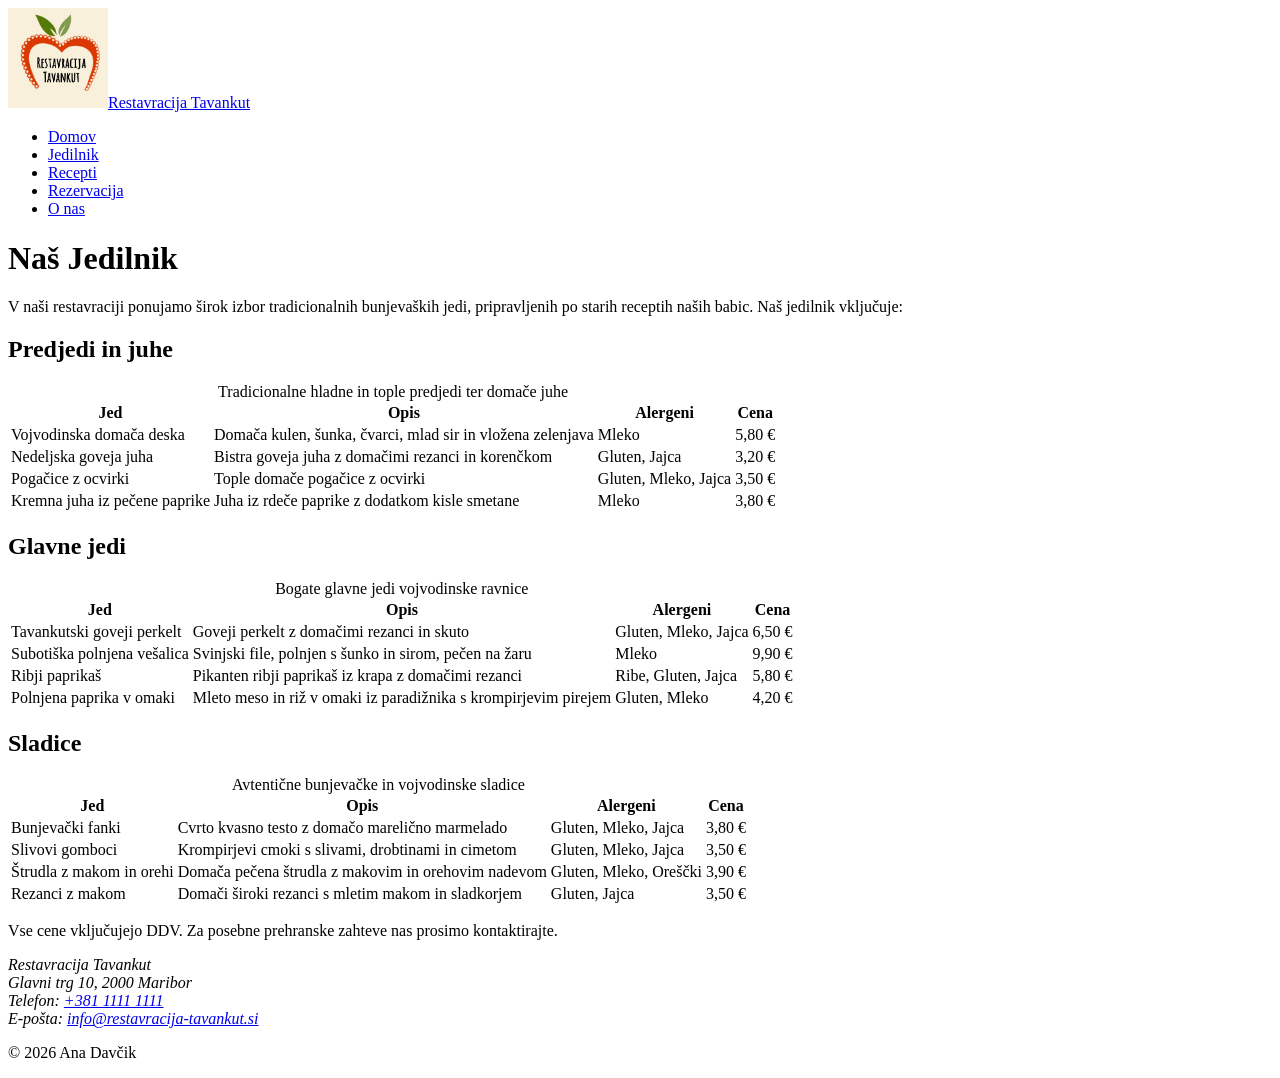
==== jedilnik.html @ 86299af8 "malo ispravljena glavna strana, dodat jelovnik" ====
<!DOCTYPE html>
<html lang="sl">
<head>
    <meta charset="UTF-8">
    <title>Jedilnik | Restavracija Tavankut</title>
</head>
<body>
    <header>
        <a href="index.html"><img src="slike/restavracijaTavankutLogo.png" alt="Logotip" width="100">Restavracija Tavankut</a>
        <nav>
            <ul>
                <li><a href="index.html">Domov</a></li>
                <li><a href="jedilnik.html">Jedilnik</a></li>
                <li><a href="recepti.html">Recepti</a></li>
                <li><a href="rezervacija.html">Rezervacija</a></li>
                <li><a href="o-nas.html">O nas</a></li>
            </ul>
        </nav>
    </header>

    <main>
        <h1>Naš Jedilnik</h1>
        <p>V naši restavraciji ponujamo širok izbor tradicionalnih bunjevaških jedi, pripravljenih po starih receptih naših babic. Naš jedilnik vključuje:</p>

        <h2>Predjedi in juhe</h2>
        <table>
            <caption>Tradicionalne hladne in tople predjedi ter domače juhe</caption>
            <thead>
                <tr>
                    <th>Jed</th>
                    <th>Opis</th>
                    <th>Alergeni</th>
                    <th>Cena</th>
                </tr>
            </thead>
            <tbody>
                <tr>
                    <td>Vojvodinska domača deska</td>
                    <td>Domača kulen, šunka, čvarci, mlad sir in vložena zelenjava</td>
                    <td>Mleko</td>
                    <td>5,80 €</td>
                </tr>
                <tr>
                    <td>Nedeljska goveja juha</td>
                    <td>Bistra goveja juha z domačimi rezanci in korenčkom</td>
                    <td>Gluten, Jajca</td>
                    <td>3,20 €</td>
                </tr>
                <tr>
                    <td>Pogačice z ocvirki</td>
                    <td>Tople domače pogačice z ocvirki</td>
                    <td>Gluten, Mleko, Jajca</td>
                    <td>3,50 €</td>
                </tr>
                <tr>
                    <td>Kremna juha iz pečene paprike</td>
                    <td>Juha iz rdeče paprike z dodatkom kisle smetane</td>
                    <td>Mleko</td>
                    <td>3,80 €</td>
                </tr>
            </tbody>
        </table>

        <h2>Glavne jedi</h2>
        <table>
            <caption>Bogate glavne jedi vojvodinske ravnice</caption>
            <thead>
                <tr>
                    <th>Jed</th>
                    <th>Opis</th>
                    <th>Alergeni</th>
                    <th>Cena</th>
                </tr>
            </thead>
            <tbody>
                <tr>
                    <td>Tavankutski goveji perkelt</td>
                    <td>Goveji perkelt z domačimi rezanci in skuto</td>
                    <td>Gluten, Mleko, Jajca</td>
                    <td>6,50 €</td>
                </tr>
                <tr>
                    <td>Subotiška polnjena vešalica</td>
                    <td>Svinjski file, polnjen s šunko in sirom, pečen na žaru</td>
                    <td>Mleko</td>
                    <td>9,90 €</td>
                </tr>
                <tr>
                    <td>Ribji paprikaš</td>
                    <td>Pikanten ribji paprikaš iz krapa z domačimi rezanci</td>
                    <td>Ribe, Gluten, Jajca</td>
                    <td>5,80 €</td>
                </tr>
                <tr>
                    <td>Polnjena paprika v omaki</td>
                    <td>Mleto meso in riž v omaki iz paradižnika s krompirjevim pirejem</td>
                    <td>Gluten, Mleko</td>
                    <td>4,20 €</td>
                </tr>
            </tbody>
        </table>

        <h2>Sladice</h2>
        <table>
            <caption>Avtentične bunjevačke in vojvodinske sladice</caption>
            <thead>
                <tr>
                    <th>Jed</th>
                    <th>Opis</th>
                    <th>Alergeni</th>
                    <th>Cena</th>
                </tr>
            </thead>
            <tbody>
                <tr>
                    <td>Bunjevački fanki</td>
                    <td>Cvrto kvasno testo z domačo marelično marmelado</td>
                    <td>Gluten, Mleko, Jajca</td>
                    <td>3,80 €</td>
                </tr>
                <tr>
                    <td>Slivovi gomboci</td>
                    <td>Krompirjevi cmoki s slivami, drobtinami in cimetom</td>
                    <td>Gluten, Mleko, Jajca</td>
                    <td>3,50 €</td>
                </tr>
                <tr>
                    <td>Štrudla z makom in orehi</td>
                    <td>Domača pečena štrudla z makovim in orehovim nadevom</td>
                    <td>Gluten, Mleko, Oreščki</td>
                    <td>3,90 €</td>
                </tr>
                <tr>
                    <td>Rezanci z makom</td>
                    <td>Domači široki rezanci s mletim makom in sladkorjem</td>
                    <td>Gluten, Jajca</td>
                    <td>3,50 €</td>
                </tr>
            </tbody>
        </table>
        <p>Vse cene vključujejo DDV. Za posebne prehranske zahteve nas prosimo kontaktirajte.</p>
    </main>

    <footer>
        <address>
            Restavracija Tavankut <br>
            Glavni trg 10, 2000 Maribor <br>
            Telefon: <a href="tel:+38111111111">+381 1111 1111</a> <br>
            E-pošta: <a href="mailto:info@restavracija-tavankut.si">info@restavracija-tavankut.si</a> <br>
        </address>
        <p>&copy; 2026 Ana Davčik</p>
    </footer>
</body>
</html>
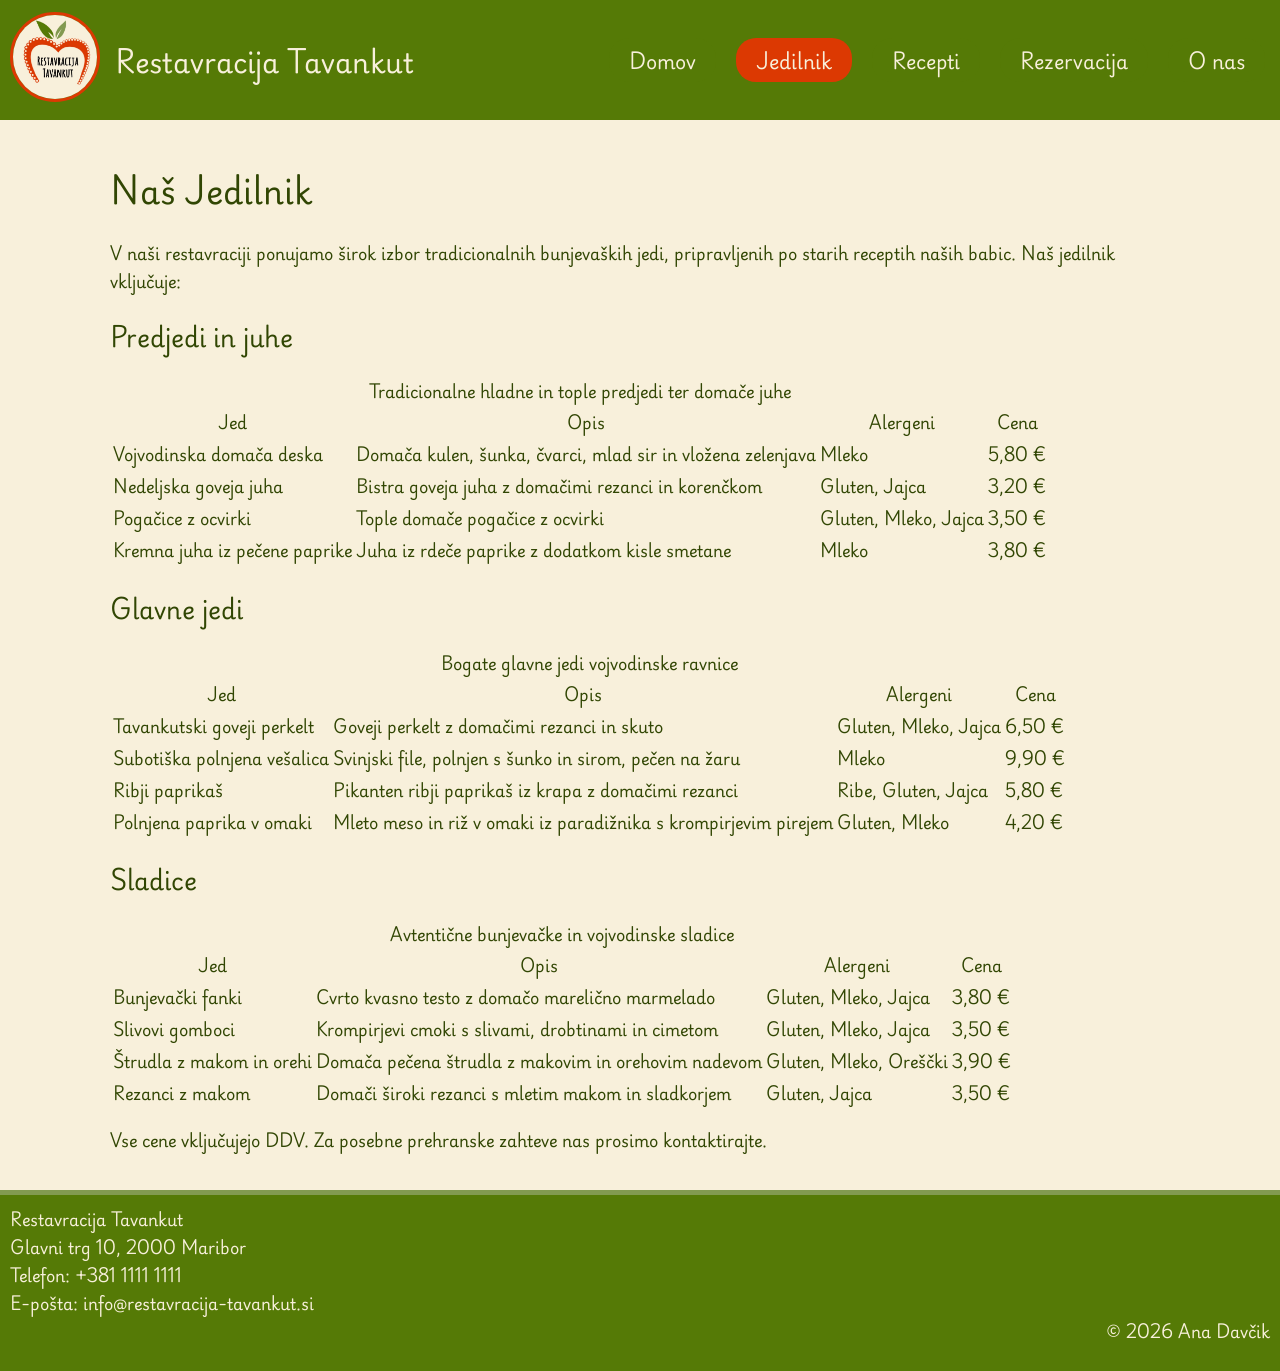
==== commit 5012f258: "narejen css za skupne elemente vseh strani" ====
--- a/jedilnik.html
+++ b/jedilnik.html
@@ -3,17 +3,22 @@
 <head>
     <meta charset="UTF-8">
     <title>Jedilnik | Restavracija Tavankut</title>
+    <link rel="stylesheet" href="style.css">
+    <link rel="preconnect" href="https://fonts.googleapis.com">
+    <link rel="preconnect" href="https://fonts.gstatic.com" crossorigin>
+    <link href="https://fonts.googleapis.com/css2?family=Playwrite+DE+Grund:wght@100..400&display=swap" rel="stylesheet">
 </head>
 <body>
     <header>
-        <a href="index.html"><img src="slike/restavracijaTavankutLogo.png" alt="Logotip" width="100">Restavracija Tavankut</a>
+        <a href="index.html"><img src="slike/restavracijaTavankutLogo.png" alt="Logotip" id="logo"></a>
+        <a href="index.html" id="restoraunt-name">Restavracija Tavankut</a>
         <nav>
             <ul>
-                <li><a href="index.html">Domov</a></li>
-                <li><a href="jedilnik.html">Jedilnik</a></li>
-                <li><a href="recepti.html">Recepti</a></li>
-                <li><a href="rezervacija.html">Rezervacija</a></li>
-                <li><a href="o-nas.html">O nas</a></li>
+                <li><a href="index.html" class="button" >Domov</a></li>
+                <li><a href="jedilnik.html" class="button" id="current-page-button">Jedilnik</a></li>
+                <li><a href="recepti.html" class="button">Recepti</a></li>
+                <li><a href="rezervacija.html" class="button">Rezervacija</a></li>
+                <li><a href="o-nas.html" class="button">O nas</a></li>
             </ul>
         </nav>
     </header>
@@ -145,10 +150,10 @@
         <address>
             Restavracija Tavankut <br>
             Glavni trg 10, 2000 Maribor <br>
-            Telefon: <a href="tel:+38111111111">+381 1111 1111</a> <br>
-            E-pošta: <a href="mailto:info@restavracija-tavankut.si">info@restavracija-tavankut.si</a> <br>
+            Telefon: <a href="tel:+38111111111" class="phone-and-email">+381 1111 1111</a> <br>
+            E-pošta: <a href="mailto:info@restavracija-tavankut.si" class="phone-and-email">info@restavracija-tavankut.si</a> <br>
         </address>
-        <p>&copy; 2026 Ana Davčik</p>
+        <p id="copyright">&copy; 2026 Ana Davčik</p>
     </footer>
 </body>
 </html>
--- a/style.css
+++ b/style.css
@@ -0,0 +1,108 @@
+/*vse----------------------------------------------------------*/
+
+:root{
+    --background-color:#f8f0db;
+    --primary-color:#557a06;
+    --secondary-color:#829a50;
+    --accent-color:#dc3902;
+    --secondary-accent-color:#a63902;
+    --text-color:#314603;
+}
+*{
+    box-sizing:border-box;
+}
+body{
+    font-family: "Playwrite DE Grund", cursive;
+    font-optical-sizing: auto;
+    font-weight: 400;
+    font-style: normal;
+    background-color:var(--background-color);
+    color:var(--text-color);
+    padding: 0;
+    margin: 0;
+    font-size: 1rem;
+}
+
+header{
+    background-color:var(--primary-color);
+    height: 120px;
+    margin: 0;
+    padding: 5px;
+    display: flex;
+    align-items: center;
+    position: sticky;
+    top: 0;
+}
+main{
+    width: 100%;
+    max-width: 1100px;
+    margin: 0 auto;
+    padding: 20px;
+}
+footer{
+    background-color:var(--primary-color);
+    color:var(--background-color);
+    padding: 10px;
+    border-top: 5px solid var(--secondary-color);
+}
+
+a{
+    text-decoration: none;
+}
+nav{
+    margin-left: auto;
+}
+ul{
+    display: flex;
+    margin-left:20px;
+}
+li{
+    list-style-type: none;
+    font-size: 1.2rem;
+}
+
+.button{
+    color: var(--background-color);
+    background-color: var(--primary-color);
+    border-radius: 20px;
+    padding: 5px 20px;
+    margin: 0px 10px;
+    transition: background-color 0.3s ease;
+}
+.button:hover{
+    background-color: var(--secondary-color);
+}
+#current-page-button{
+    background-color: var(--accent-color);
+    font-weight: bold;
+}
+#current-page-button:hover{
+    background-color: var(--secondary-accent-color);
+}
+
+#logo{
+    height: 90px;
+    width: 90px;
+    border-radius: 50%;
+    border: 3px solid var(--accent-color);
+    margin: 5px;
+    justify-content: flex-start;
+}
+#restoraunt-name{
+    font-size: 1.7rem;
+    font-weight: bold;
+    color: var(--background-color);
+    margin-left: 10px;
+    justify-content: flex-start;
+}
+
+address{
+    font-style: normal;
+}
+.phone-and-email{
+    color: var(--background-color);
+}
+#copyright{
+    text-align: right;
+    margin-top:0;
+}
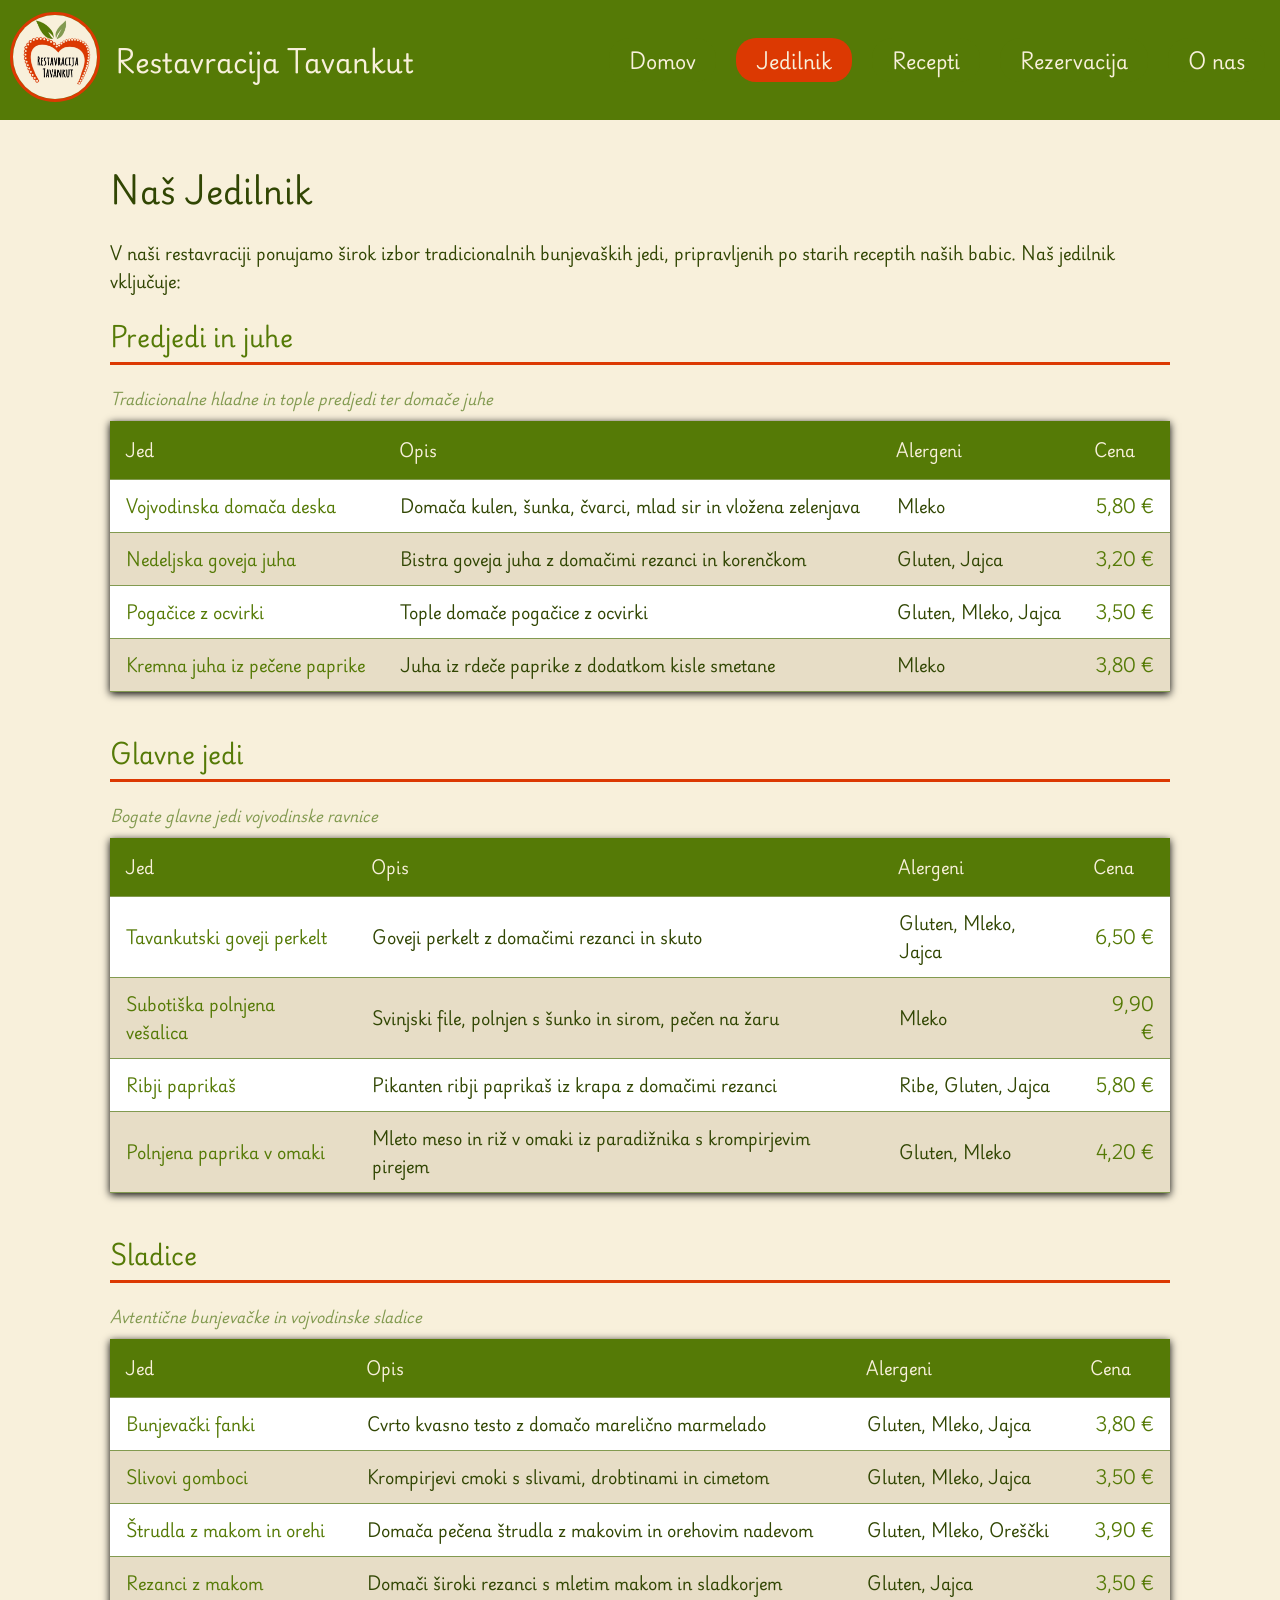
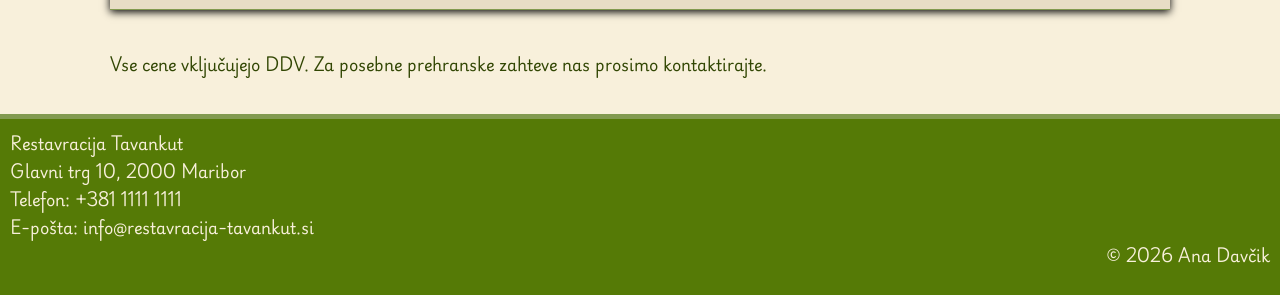
==== commit e1ca930d: "css za jedilnik koncan, spremembe zaradi prekrivanja selektorja v indexu" ====
--- a/jedilnik.html
+++ b/jedilnik.html
@@ -29,7 +29,7 @@
 
         <h2>Predjedi in juhe</h2>
         <table>
-            <caption>Tradicionalne hladne in tople predjedi ter domače juhe</caption>
+            <caption class="captions">Tradicionalne hladne in tople predjedi ter domače juhe</caption>
             <thead>
                 <tr>
                     <th>Jed</th>
@@ -68,7 +68,7 @@
 
         <h2>Glavne jedi</h2>
         <table>
-            <caption>Bogate glavne jedi vojvodinske ravnice</caption>
+            <caption class="captions">Bogate glavne jedi vojvodinske ravnice</caption>
             <thead>
                 <tr>
                     <th>Jed</th>
@@ -107,7 +107,7 @@
 
         <h2>Sladice</h2>
         <table>
-            <caption>Avtentične bunjevačke in vojvodinske sladice</caption>
+            <caption class="captions">Avtentične bunjevačke in vojvodinske sladice</caption>
             <thead>
                 <tr>
                     <th>Jed</th>
--- a/style.css
+++ b/style.css
@@ -1,4 +1,4 @@
-/*vse----------------------------------------------------------*/
+/*vse-------------------------------------------------------------------------*/
 
 :root{
     --background-color:#f8f0db;
@@ -7,6 +7,9 @@
     --accent-color:#dc3902;
     --secondary-accent-color:#a63902;
     --text-color:#314603;
+    --card-color:white;
+    --secondary-card-color:#e7ddc6;
+    --highlight-color:#ffffb9;
 }
 *{
     box-sizing:border-box;
@@ -32,6 +35,7 @@
     align-items: center;
     position: sticky;
     top: 0;
+    z-index: 100;
 }
 main{
     width: 100%;
@@ -105,4 +109,141 @@
 #copyright{
     text-align: right;
     margin-top:0;
+}
+
+
+/*index-------------------------------------------------------------------------*/
+
+.introduction{
+    background-image: linear-gradient(rgba(0, 0, 0, 0.5), rgba(0, 0, 0, 0.5)), url('slike/salasBalazevic.jpeg');
+    background-size: cover;
+    background-position: center;
+    min-height: 60%;
+    display: flex;
+    flex-direction: column;
+    justify-content: center;
+    align-items: center;
+    text-align: center;
+    color: var(--background-color);
+    padding: 150px 100px;
+    border-radius: 8px;
+}
+.introduction h1, .introduction p{
+    text-shadow: 2px 2px 4px black;
+}
+#reservation-button{
+    color: var(--background-color);
+    background-color: var(--accent-color);
+    border-radius: 30px;
+    padding: 10px 30px;
+    margin-top: 20px;
+    font-size: 1.2rem;
+    transition: background-color 0.3s ease;
+}
+#reservation-button:hover{
+    background-color: var(--secondary-accent-color);
+}
+
+h2{
+    width: 100%;
+    color: var(--primary-color);
+    padding-bottom: 5px;
+    border-bottom: 3px solid var(--accent-color);
+}
+
+.featured-container { 
+    display: flex; 
+    gap: 1.5rem; 
+    justify-content: space-between;
+}
+.featured-item {
+    flex: 1;
+    display: flex;
+    flex-direction: column;
+    background-color: var(--card-color);
+    border-radius: 12px;
+    box-shadow: 0 4px 15px black;
+    padding: 30px;
+    position: relative;
+    overflow: hidden;
+    z-index: 1;
+}
+.featured-item figure {
+    margin: 0;
+    overflow: hidden;
+    border-radius: 8px;
+
+}
+.featured-item img {
+    width: 100%;
+    max-height: 200px;
+    object-fit: cover;
+    border-radius: 8px;
+
+}
+.captions {
+    font-style: italic;
+    text-align: left;
+    margin-top: 1px;
+    margin-bottom: 10px;
+    color:var(--secondary-color);
+    font-size: 0.9rem;
+}
+.featured-item h3 {
+    margin-top: 10px;
+    margin-bottom: 10px;
+}
+.featured-item p {
+    margin-top: 0px;
+    margin-bottom: 0px;
+}
+.new {
+    position: absolute;
+    top: 40px;
+    right: 40px;
+    background-color: var(--accent-color);
+    color: var(--background-color);
+    padding: 5px 10px;
+    font-size: 0.8rem;
+    font-weight: bold;
+    border-radius: 20px;
+    z-index: 10;
+    box-shadow: 0 2px 5px black;
+}
+
+
+/*jedilnik-------------------------------------------------------------------------*/
+table {
+    width: 100%;
+    border-collapse: collapse;
+    margin-bottom: 40px;
+    background-color: var(--card-color);
+    box-shadow: 0 2px 8px black;
+    overflow: hidden;
+}
+thead th {
+    background-color: var(--primary-color);
+    color: var(--background-color);
+    padding: 15px;
+    text-align: left;
+}
+tbody tr:nth-child(even) {
+    background-color: var(--secondary-card-color);
+}
+td, th {
+    padding: 12px 16px;
+    border-bottom: 1px solid var(--secondary-color);
+}
+tbody tr:hover {
+    background-color: var(--highlight-color);
+    transition: background-color 0.2s ease;
+}
+td:last-child {
+    text-align: right;
+    font-weight: bold;
+    color: var(--primary-color);
+}
+td:first-child {
+    font-weight: bold;
+    color: var(--primary-color);
 }
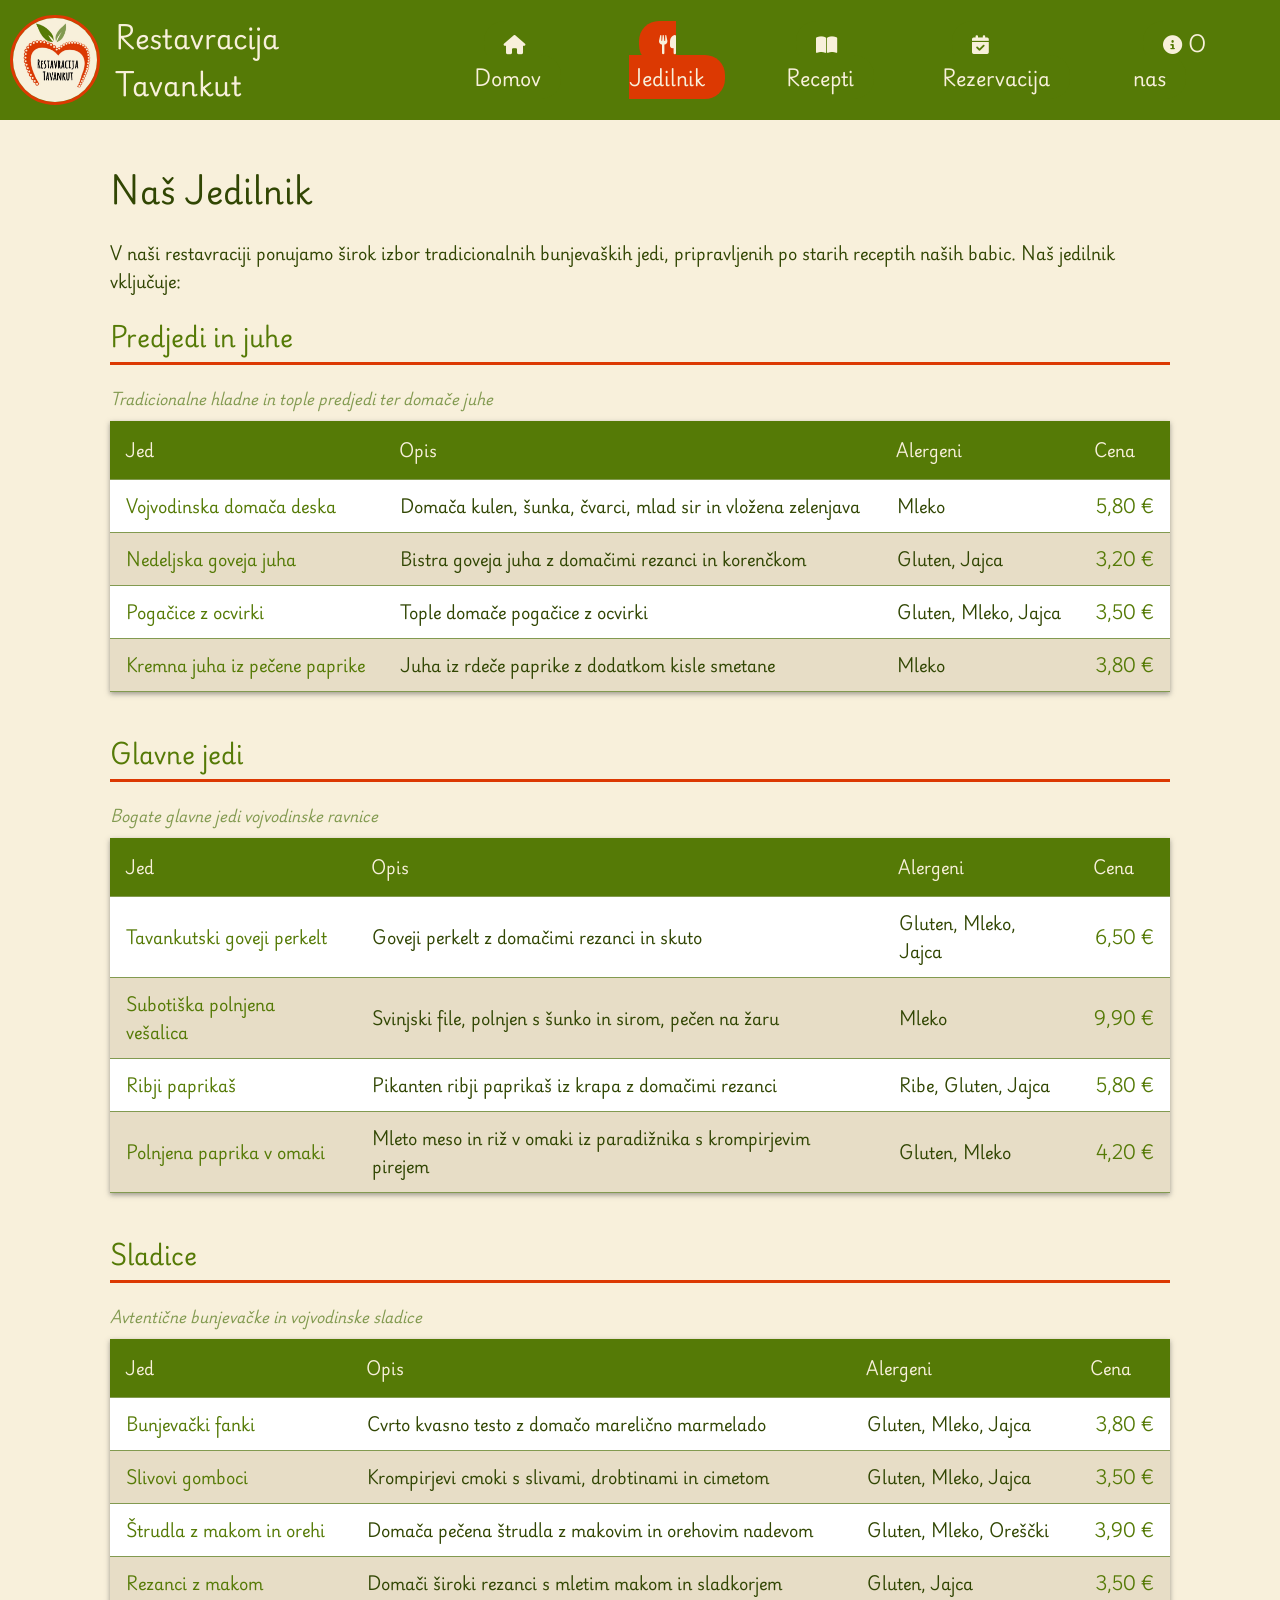
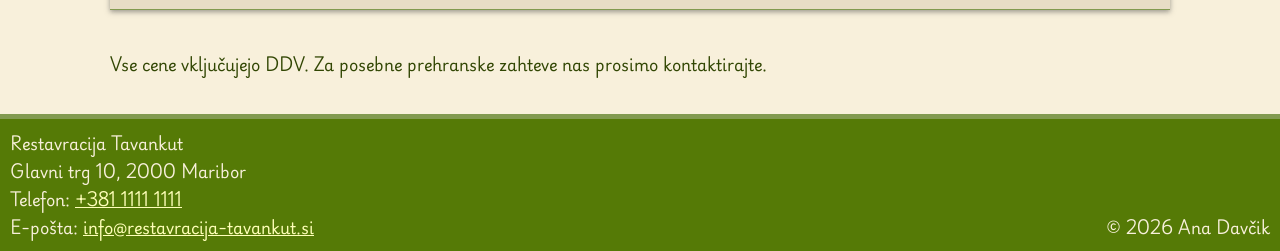
==== commit 45b07288: "ikone glavnega menija" ====
--- a/jedilnik.html
+++ b/jedilnik.html
@@ -7,18 +7,33 @@
     <link rel="preconnect" href="https://fonts.googleapis.com">
     <link rel="preconnect" href="https://fonts.gstatic.com" crossorigin>
     <link href="https://fonts.googleapis.com/css2?family=Playwrite+DE+Grund:wght@100..400&display=swap" rel="stylesheet">
+    <link rel="stylesheet" href="https://cdnjs.cloudflare.com/ajax/libs/font-awesome/6.5.1/css/all.min.css">
 </head>
 <body>
     <header>
         <a href="index.html"><img src="slike/restavracijaTavankutLogo.png" alt="Logotip" id="logo"></a>
         <a href="index.html" id="restoraunt-name">Restavracija Tavankut</a>
+        <input type="checkbox" id="menu-toggle" class="menu-checkbox">
+        <label for="menu-toggle" class="menu-button">
+            <i class="fa-solid fa-bars"></i>
+        </label>
         <nav>
             <ul>
-                <li><a href="index.html" class="button" >Domov</a></li>
-                <li><a href="jedilnik.html" class="button" id="current-page-button">Jedilnik</a></li>
-                <li><a href="recepti.html" class="button">Recepti</a></li>
-                <li><a href="rezervacija.html" class="button">Rezervacija</a></li>
-                <li><a href="o-nas.html" class="button">O nas</a></li>
+                <li><a href="index.html" class="button" >
+                    <i class="fa-solid fa-house"></i> Domov
+                </a></li>
+                <li><a href="jedilnik.html" class="button" id="current-page-button">
+                    <i class="fa-solid fa-utensils"></i> Jedilnik
+                </a></li>
+                <li><a href="recepti.html" class="button">
+                    <i class="fa-solid fa-book-open"></i> Recepti
+                </a></li>
+                <li><a href="rezervacija.html" class="button">
+                    <i class="fa-solid fa-calendar-check"></i> Rezervacija
+                </a></li>
+                <li><a href="o-nas.html" class="button">
+                    <i class="fa-solid fa-circle-info"></i> O nas
+                </a></li>
             </ul>
         </nav>
     </header>
--- a/style.css
+++ b/style.css
@@ -10,6 +10,8 @@
     --card-color:white;
     --secondary-card-color:#e7ddc6;
     --highlight-color:#ffffb9;
+    --closed-color:#ffbbbb;
+    --shadow-color: rgba(65, 65, 65, 0.5);
 }
 *{
     box-sizing:border-box;
@@ -24,6 +26,12 @@
     padding: 0;
     margin: 0;
     font-size: 1rem;
+    overflow-x: hidden;
+}
+img {
+  max-width: 100%;
+  height: auto;
+  display: block;
 }
 
 header{
@@ -48,6 +56,12 @@
     color:var(--background-color);
     padding: 10px;
     border-top: 5px solid var(--secondary-color);
+    display: flex;
+    align-items: end;
+    justify-content: space-between;
+}
+footer p {
+    margin-bottom: 0;
 }
 
 a{
@@ -59,6 +73,9 @@
 ul{
     display: flex;
     margin-left:20px;
+}
+nav ul{
+    background-color: var(--primary-color);
 }
 li{
     list-style-type: none;
@@ -104,7 +121,8 @@
     font-style: normal;
 }
 .phone-and-email{
-    color: var(--background-color);
+    color: var(--highlight-color);
+    text-decoration: underline;
 }
 #copyright{
     text-align: right;
@@ -153,7 +171,7 @@
 
 .featured-container { 
     display: flex; 
-    gap: 1.5rem; 
+    gap: 12px; 
     justify-content: space-between;
 }
 .featured-item {
@@ -162,7 +180,7 @@
     flex-direction: column;
     background-color: var(--card-color);
     border-radius: 12px;
-    box-shadow: 0 4px 15px black;
+    box-shadow: 0 2px 5px var(--shadow-color);
     padding: 30px;
     position: relative;
     overflow: hidden;
@@ -208,7 +226,7 @@
     font-weight: bold;
     border-radius: 20px;
     z-index: 10;
-    box-shadow: 0 2px 5px black;
+    box-shadow: 0 2px 5px var(--shadow-color);
 }
 
 
@@ -218,7 +236,7 @@
     border-collapse: collapse;
     margin-bottom: 40px;
     background-color: var(--card-color);
-    box-shadow: 0 2px 8px black;
+    box-shadow: 0 2px 5px var(--shadow-color);
     overflow: hidden;
 }
 thead th {
@@ -241,9 +259,320 @@
 td:last-child {
     text-align: right;
     font-weight: bold;
+    white-space: nowrap;
     color: var(--primary-color);
 }
 td:first-child {
     font-weight: bold;
     color: var(--primary-color);
+}
+
+
+/*recepti-------------------------------------------------------------------------*/
+#recipe-list {
+    display: flex;
+    flex-wrap: wrap;
+    gap: 12px;
+    list-style: none;
+    padding: 0;
+    margin-bottom: 30px;
+}
+#recipe-list li {
+    margin: 10px 0px;
+}
+.recipe-button {
+    background-color: var(--card-color);
+    color: var(--text-color);
+    border: 1px solid var(--text-color);
+    text-decoration: none;
+    padding: 8px 15px;
+    border-radius: 20px;
+    font-weight: 500;
+    transition: all 0.3s;
+    margin:5px;
+}
+.recipe-button:hover {
+    background-color: var(--highlight-color);
+}
+
+.recipe-card{
+    background-color: var(--card-color);
+    border-radius: 12px;
+    padding: 15px;
+    box-shadow: 0 2px 5px var(--shadow-color);
+    margin-bottom: 20px;
+}
+.recipe-upper-part {
+    display: flex;
+    gap: 15px;
+    margin-bottom: 20px;
+}
+.recipe-upper-part figure, .recipe-upper-part .ingredients-section {
+    flex: 1;
+}
+.recipe-upper-part img {
+    width: 100%;
+    object-fit: cover;
+    border-radius: 8px;
+}
+.recipe-card h3 {
+    color: var(--primary-color);
+    border-bottom: 2px solid var(--accent-color);
+    padding-bottom: 5px;
+    margin-top: 8px;
+}
+.ingredients-section ul {
+    display:block;
+    margin-left: 0px;
+}
+.ingredients-section ul li {
+    list-style-type: disc;
+}
+.ingredients-section ul li::marker {
+    color: var(--accent-color);
+}
+.recipe-card ol li{
+    list-style-type: decimal;
+}
+.recipe-card ol li::marker {
+    color: var(--accent-color);
+    font-size:0.9rem;
+    font-weight:bold;
+}
+.to-top-button{
+    text-decoration: underline;
+    color: var(--text-color);
+    display: flex;
+    justify-content: end;
+    margin-right: 30px;
+}
+
+/*rezervacija------------------------------------------------------------------*/
+fieldset {
+    background-color: var(--card-color);
+    border: 1px solid #e5e7eb;
+    border-radius: 10px;
+    padding: 12px;
+    margin-bottom: 12px;
+    box-shadow: 0 2px 5px var(--shadow-color);
+    border-top: 5px solid var(--primary-color);
+}
+legend {
+    font-weight: bold;
+    color: var(--background-color);
+    font-size: 1.1rem;
+    background-color: var(--primary-color);
+    padding: 5px 12px;
+    border-radius: 20px;
+    font-weight: 500;
+}
+.res-field{
+    display: grid;
+    grid-template-columns: 200px 1fr;
+    align-items: center;
+    gap: 10px;
+    margin-bottom: 5px;
+    padding:0px 10px;
+}
+input[type="text"], input[type="email"], input[type="tel"], input[type="date"], input[type="time"], input[type="number"], select, textarea {
+    width: 100%;
+    padding: 10px 12px;
+    border: 1px solid var(--secondary-color);
+    border-radius: 6px;
+    font-family: inherit;
+    font-size: 0.95rem;
+    transition: border-color 0.3s;
+}
+
+input:focus, select:focus, textarea:focus {
+    outline: none;
+    border: 3px solid var(--primary-color);
+}
+input[type="radio"], input[type="checkbox"] {
+    accent-color: var(--primary-color);
+}
+
+input[type="submit"] {
+    background-color: var(--primary-color);
+    color: var(--card-color);
+    padding: 12px 30px;
+    border: none;
+    border-radius: 20px;
+    font-size: 1rem;
+    font-weight: bold;
+    transition: background-color 0.3s; }
+
+input[type="submit"]:hover {
+    background-color: var(--secondary-color);
+}
+
+input[type="reset"] {
+    background-color: transparent;
+    color: var(--text-color);
+    border: 1px solid var(--secondary-color);
+    padding: 10px 30px;
+    border-radius: 20px; 
+    margin-left: 8px;
+    transition: all 0.3s;
+    font-size: 1rem;
+}
+
+input[type="reset"]:hover {
+    background-color: var(--highlight-color);
+    color: var(--text-color);
+}
+
+#buttons-div{
+    width: 100%;
+    display: flex;
+    justify-content: right;
+}
+
+
+/*o nas ------------------------------------------------------------------*/
+.about-container{
+    display: flex;
+    gap: 15px;
+    align-items: center;
+    margin-bottom: 20px;
+}
+.about-image{
+    background-color: var(--card-color);
+    border-radius: 8px;
+    box-shadow: 0 2px 5px var(--shadow-color);
+    padding: 30px;;
+    flex:1;
+}
+.about-text{
+    flex:1;
+}
+.about-image img{
+    width: 100%;
+    border-radius: 8px;
+}
+
+table.working-hours {
+    width: 100%;
+    max-width: 500px;
+    border-collapse: collapse;
+    margin: 12px 0;
+    background-color: var(--card-color);
+    box-shadow: 0 2px 5px var(--shadow-color);
+    overflow: hidden;
+}
+table.working-hours tr{
+    background-color: var(--card-color);
+}
+table.working-hours thead th {
+    background-color: var(--primary-color);
+    color: var(--background-color);
+    padding: 5px 8px;
+    text-align: left;
+    border-left:3px solid var(--primary-color);
+}
+table.working-hours tbody th {
+    padding: 12px 8px;
+    border-bottom: 1px solid var(--secondary-card-color);
+    text-align: left;
+    font-weight: bold;
+}
+table.working-hours tbody td{
+    padding: 12px 8px;
+    border-bottom: 1px solid var(--secondary-card-color);
+    text-align: right;
+}
+
+table.working-hours tbody tr:first-child {
+    background-color: var(--closed-color); 
+    color: var(--accent-color);
+    border-left:3px solid var(--accent-color);
+}
+
+table.working-hours tbody tr:first-child th,
+table.working-hours tbody tr:first-child td {
+        color: var(--accent-color);
+        font-weight: bold;
+}
+
+iframe {
+    width: 100%;
+    height: 400px;
+    border: none;
+    border-radius: 8px;
+    box-shadow: 0 2px 5px var(--shadow-color);
+    margin-top: 10px;
+}
+#map-button{
+    text-decoration: underline;
+    color:var(--primary-color);
+}
+
+
+/*telefon i tablet------------------------------------------------------------------*/
+.menu-checkbox, 
+.menu-button {
+    display: none;
+}
+
+@keyframes fadeInMenu {
+    from { opacity: 0; transform: translateY(-10px); }
+    to { opacity: 1; transform: translateY(0); }
+}
+
+@media (max-width: 599px) {
+    header {
+        flex-wrap: wrap;
+        justify-content: space-between;
+        align-items: center;
+        position: relative;
+        padding: 1rem;
+    }
+
+    .menu-button {
+        display: block;
+        font-size: 1.5rem;
+        cursor: pointer;
+        color: var(--barva-besedilo);
+    }
+
+    .menu-checkbox {
+        display: none;
+    }
+
+    nav {
+        display: none;
+        width: 100%;
+        order: 3;
+        margin-top: 1rem;
+        animation: fadeInMenu 0.3s ease;
+    }
+
+    .menu-checkbox:checked ~ nav {
+        display: block;
+    }
+
+    nav ul {
+        flex-direction: column;
+        gap: 0.5rem;
+        padding: 0;
+        margin: 0;
+    }
+
+    nav li {
+        width: 100%;
+        text-align: center;
+    }
+
+    nav a {
+        display: block;
+        padding: 0.8rem;
+        background-color: var(--barva-siva-svetla);
+        border-radius: 6px;
+    }
+}
+
+@media (min-width: 600px) {
+  .menu-toggle {
+    display: none;
+  }
 }
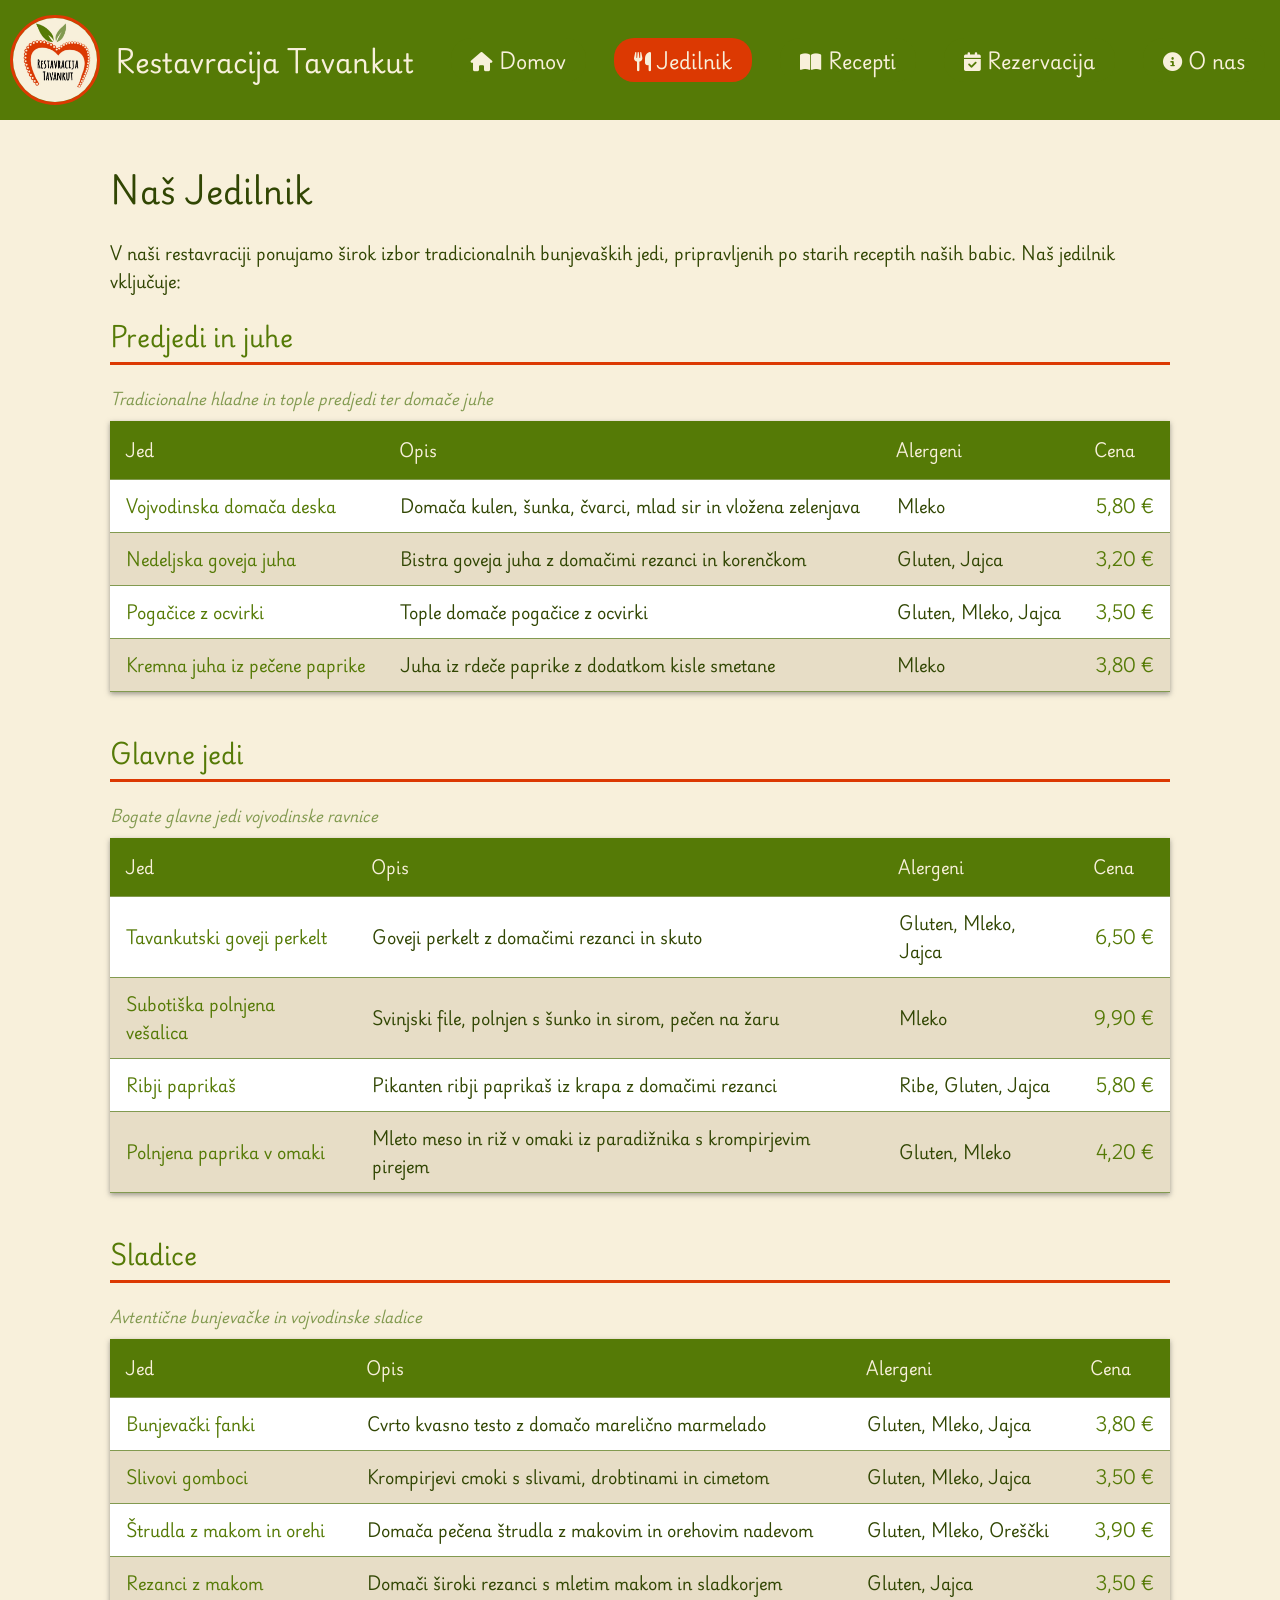
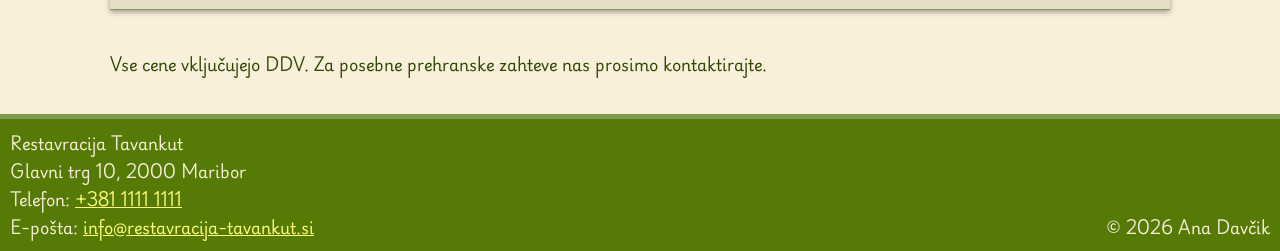
==== commit b9051007: "responsive dizajn za vse strani, dark mode" ====
--- a/jedilnik.html
+++ b/jedilnik.html
@@ -43,121 +43,127 @@
         <p>V naši restavraciji ponujamo širok izbor tradicionalnih bunjevaških jedi, pripravljenih po starih receptih naših babic. Naš jedilnik vključuje:</p>
 
         <h2>Predjedi in juhe</h2>
-        <table>
-            <caption class="captions">Tradicionalne hladne in tople predjedi ter domače juhe</caption>
-            <thead>
-                <tr>
-                    <th>Jed</th>
-                    <th>Opis</th>
-                    <th>Alergeni</th>
-                    <th>Cena</th>
-                </tr>
-            </thead>
-            <tbody>
-                <tr>
-                    <td>Vojvodinska domača deska</td>
-                    <td>Domača kulen, šunka, čvarci, mlad sir in vložena zelenjava</td>
-                    <td>Mleko</td>
-                    <td>5,80 €</td>
-                </tr>
-                <tr>
-                    <td>Nedeljska goveja juha</td>
-                    <td>Bistra goveja juha z domačimi rezanci in korenčkom</td>
-                    <td>Gluten, Jajca</td>
-                    <td>3,20 €</td>
-                </tr>
-                <tr>
-                    <td>Pogačice z ocvirki</td>
-                    <td>Tople domače pogačice z ocvirki</td>
-                    <td>Gluten, Mleko, Jajca</td>
-                    <td>3,50 €</td>
-                </tr>
-                <tr>
-                    <td>Kremna juha iz pečene paprike</td>
-                    <td>Juha iz rdeče paprike z dodatkom kisle smetane</td>
-                    <td>Mleko</td>
-                    <td>3,80 €</td>
-                </tr>
-            </tbody>
-        </table>
+        <div class="table-wrapper">
+            <table>
+                <caption class="captions">Tradicionalne hladne in tople predjedi ter domače juhe</caption>
+                <thead>
+                    <tr>
+                        <th>Jed</th>
+                        <th>Opis</th>
+                        <th>Alergeni</th>
+                        <th>Cena</th>
+                    </tr>
+                </thead>
+                <tbody>
+                    <tr>
+                        <td>Vojvodinska domača deska</td>
+                        <td>Domača kulen, šunka, čvarci, mlad sir in vložena zelenjava</td>
+                        <td>Mleko</td>
+                        <td>5,80 €</td>
+                    </tr>
+                    <tr>
+                        <td>Nedeljska goveja juha</td>
+                        <td>Bistra goveja juha z domačimi rezanci in korenčkom</td>
+                        <td>Gluten, Jajca</td>
+                        <td>3,20 €</td>
+                    </tr>
+                    <tr>
+                        <td>Pogačice z ocvirki</td>
+                        <td>Tople domače pogačice z ocvirki</td>
+                        <td>Gluten, Mleko, Jajca</td>
+                        <td>3,50 €</td>
+                    </tr>
+                    <tr>
+                        <td>Kremna juha iz pečene paprike</td>
+                        <td>Juha iz rdeče paprike z dodatkom kisle smetane</td>
+                        <td>Mleko</td>
+                        <td>3,80 €</td>
+                    </tr>
+                </tbody>
+            </table>
+        </div>
 
         <h2>Glavne jedi</h2>
-        <table>
-            <caption class="captions">Bogate glavne jedi vojvodinske ravnice</caption>
-            <thead>
-                <tr>
-                    <th>Jed</th>
-                    <th>Opis</th>
-                    <th>Alergeni</th>
-                    <th>Cena</th>
-                </tr>
-            </thead>
-            <tbody>
-                <tr>
-                    <td>Tavankutski goveji perkelt</td>
-                    <td>Goveji perkelt z domačimi rezanci in skuto</td>
-                    <td>Gluten, Mleko, Jajca</td>
-                    <td>6,50 €</td>
-                </tr>
-                <tr>
-                    <td>Subotiška polnjena vešalica</td>
-                    <td>Svinjski file, polnjen s šunko in sirom, pečen na žaru</td>
-                    <td>Mleko</td>
-                    <td>9,90 €</td>
-                </tr>
-                <tr>
-                    <td>Ribji paprikaš</td>
-                    <td>Pikanten ribji paprikaš iz krapa z domačimi rezanci</td>
-                    <td>Ribe, Gluten, Jajca</td>
-                    <td>5,80 €</td>
-                </tr>
-                <tr>
-                    <td>Polnjena paprika v omaki</td>
-                    <td>Mleto meso in riž v omaki iz paradižnika s krompirjevim pirejem</td>
-                    <td>Gluten, Mleko</td>
-                    <td>4,20 €</td>
-                </tr>
-            </tbody>
-        </table>
+        <div class="table-wrapper">
+            <table>
+                <caption class="captions">Bogate glavne jedi vojvodinske ravnice</caption>
+                <thead>
+                    <tr>
+                        <th>Jed</th>
+                        <th>Opis</th>
+                        <th>Alergeni</th>
+                        <th>Cena</th>
+                    </tr>
+                </thead>
+                <tbody>
+                    <tr>
+                        <td>Tavankutski goveji perkelt</td>
+                        <td>Goveji perkelt z domačimi rezanci in skuto</td>
+                        <td>Gluten, Mleko, Jajca</td>
+                        <td>6,50 €</td>
+                    </tr>
+                    <tr>
+                        <td>Subotiška polnjena vešalica</td>
+                        <td>Svinjski file, polnjen s šunko in sirom, pečen na žaru</td>
+                        <td>Mleko</td>
+                        <td>9,90 €</td>
+                    </tr>
+                    <tr>
+                        <td>Ribji paprikaš</td>
+                        <td>Pikanten ribji paprikaš iz krapa z domačimi rezanci</td>
+                        <td>Ribe, Gluten, Jajca</td>
+                        <td>5,80 €</td>
+                    </tr>
+                    <tr>
+                        <td>Polnjena paprika v omaki</td>
+                        <td>Mleto meso in riž v omaki iz paradižnika s krompirjevim pirejem</td>
+                        <td>Gluten, Mleko</td>
+                        <td>4,20 €</td>
+                    </tr>
+                </tbody>
+            </table>
+        </div>
 
         <h2>Sladice</h2>
-        <table>
-            <caption class="captions">Avtentične bunjevačke in vojvodinske sladice</caption>
-            <thead>
-                <tr>
-                    <th>Jed</th>
-                    <th>Opis</th>
-                    <th>Alergeni</th>
-                    <th>Cena</th>
-                </tr>
-            </thead>
-            <tbody>
-                <tr>
-                    <td>Bunjevački fanki</td>
-                    <td>Cvrto kvasno testo z domačo marelično marmelado</td>
-                    <td>Gluten, Mleko, Jajca</td>
-                    <td>3,80 €</td>
-                </tr>
-                <tr>
-                    <td>Slivovi gomboci</td>
-                    <td>Krompirjevi cmoki s slivami, drobtinami in cimetom</td>
-                    <td>Gluten, Mleko, Jajca</td>
-                    <td>3,50 €</td>
-                </tr>
-                <tr>
-                    <td>Štrudla z makom in orehi</td>
-                    <td>Domača pečena štrudla z makovim in orehovim nadevom</td>
-                    <td>Gluten, Mleko, Oreščki</td>
-                    <td>3,90 €</td>
-                </tr>
-                <tr>
-                    <td>Rezanci z makom</td>
-                    <td>Domači široki rezanci s mletim makom in sladkorjem</td>
-                    <td>Gluten, Jajca</td>
-                    <td>3,50 €</td>
-                </tr>
-            </tbody>
-        </table>
+        <div class="table-wrapper">
+            <table>
+                <caption class="captions">Avtentične bunjevačke in vojvodinske sladice</caption>
+                <thead>
+                    <tr>
+                        <th>Jed</th>
+                        <th>Opis</th>
+                        <th>Alergeni</th>
+                        <th>Cena</th>
+                    </tr>
+                </thead>
+                <tbody>
+                    <tr>
+                        <td>Bunjevački fanki</td>
+                        <td>Cvrto kvasno testo z domačo marelično marmelado</td>
+                        <td>Gluten, Mleko, Jajca</td>
+                        <td>3,80 €</td>
+                    </tr>
+                    <tr>
+                        <td>Slivovi gomboci</td>
+                        <td>Krompirjevi cmoki s slivami, drobtinami in cimetom</td>
+                        <td>Gluten, Mleko, Jajca</td>
+                        <td>3,50 €</td>
+                    </tr>
+                    <tr>
+                        <td>Štrudla z makom in orehi</td>
+                        <td>Domača pečena štrudla z makovim in orehovim nadevom</td>
+                        <td>Gluten, Mleko, Oreščki</td>
+                        <td>3,90 €</td>
+                    </tr>
+                    <tr>
+                        <td>Rezanci z makom</td>
+                        <td>Domači široki rezanci s mletim makom in sladkorjem</td>
+                        <td>Gluten, Jajca</td>
+                        <td>3,50 €</td>
+                    </tr>
+                </tbody>
+            </table>
+        </div>
         <p>Vse cene vključujejo DDV. Za posebne prehranske zahteve nas prosimo kontaktirajte.</p>
     </main>
 
--- a/style.css
+++ b/style.css
@@ -2,16 +2,21 @@
 
 :root{
     --background-color:#f8f0db;
+    --header-footer-background-color:#557a06;
     --primary-color:#557a06;
     --secondary-color:#829a50;
     --accent-color:#dc3902;
     --secondary-accent-color:#a63902;
     --text-color:#314603;
+    --secondary-text-color:#f8f0db;
     --card-color:white;
     --secondary-card-color:#e7ddc6;
     --highlight-color:#ffffb9;
     --closed-color:#ffbbbb;
     --shadow-color: rgba(65, 65, 65, 0.5);
+    --input-background-color: #f5f5f5;
+    --input-text-color: #000000;
+    --phone-mail-color: #ffff7a;
 }
 *{
     box-sizing:border-box;
@@ -26,7 +31,7 @@
     padding: 0;
     margin: 0;
     font-size: 1rem;
-    overflow-x: hidden;
+    overflow-x: clip;
 }
 img {
   max-width: 100%;
@@ -34,17 +39,21 @@
   display: block;
 }
 
-header{
-    background-color:var(--primary-color);
-    height: 120px;
+
+header {
+    background-color: var(--header-footer-background-color);
+    min-height: 120px;
+    height: auto;
     margin: 0;
     padding: 5px;
     display: flex;
     align-items: center;
+    flex-wrap: wrap;
     position: sticky;
     top: 0;
     z-index: 100;
 }
+
 main{
     width: 100%;
     max-width: 1100px;
@@ -52,16 +61,18 @@
     padding: 20px;
 }
 footer{
-    background-color:var(--primary-color);
-    color:var(--background-color);
+    background-color:var(--header-footer-background-color);
+    color:var(--secondary-text-color);
     padding: 10px;
     border-top: 5px solid var(--secondary-color);
     display: flex;
     align-items: end;
     justify-content: space-between;
+    width: 100%;
 }
 footer p {
     margin-bottom: 0;
+    margin-top: auto;
 }
 
 a{
@@ -74,17 +85,26 @@
     display: flex;
     margin-left:20px;
 }
-nav ul{
-    background-color: var(--primary-color);
-}
-li{
-    list-style-type: none;
+nav ul {
+    display: flex;
+    align-items: center;
+    flex-wrap: wrap;
+    gap: 8px;
+    list-style: none;
+    margin: 0;
+    padding: 0;
+    background-color: var(--header-footer-background-color);
+}
+nav li {
+    list-style: none;
     font-size: 1.2rem;
-}
+    white-space: nowrap;
+}
+
 
 .button{
-    color: var(--background-color);
-    background-color: var(--primary-color);
+    color: var(--secondary-text-color);
+    background-color: var(--header-footer-background-color);
     border-radius: 20px;
     padding: 5px 20px;
     margin: 0px 10px;
@@ -102,6 +122,7 @@
 }
 
 #logo{
+    max-width: 90px;
     height: 90px;
     width: 90px;
     border-radius: 50%;
@@ -112,7 +133,7 @@
 #restoraunt-name{
     font-size: 1.7rem;
     font-weight: bold;
-    color: var(--background-color);
+    color: var(--secondary-text-color);
     margin-left: 10px;
     justify-content: flex-start;
 }
@@ -121,13 +142,10 @@
     font-style: normal;
 }
 .phone-and-email{
-    color: var(--highlight-color);
+    color: var(--phone-mail-color);
     text-decoration: underline;
 }
-#copyright{
-    text-align: right;
-    margin-top:0;
-}
+
 
 
 /*index-------------------------------------------------------------------------*/
@@ -142,7 +160,7 @@
     justify-content: center;
     align-items: center;
     text-align: center;
-    color: var(--background-color);
+    color: var(--secondary-text-color);
     padding: 150px 100px;
     border-radius: 8px;
 }
@@ -150,7 +168,7 @@
     text-shadow: 2px 2px 4px black;
 }
 #reservation-button{
-    color: var(--background-color);
+    color: var(--secondary-text-color);
     background-color: var(--accent-color);
     border-radius: 30px;
     padding: 10px 30px;
@@ -220,7 +238,7 @@
     top: 40px;
     right: 40px;
     background-color: var(--accent-color);
-    color: var(--background-color);
+    color: var(--secondary-text-color);
     padding: 5px 10px;
     font-size: 0.8rem;
     font-weight: bold;
@@ -240,8 +258,8 @@
     overflow: hidden;
 }
 thead th {
-    background-color: var(--primary-color);
-    color: var(--background-color);
+    background-color: var(--header-footer-background-color);
+    color: var(--secondary-text-color);
     padding: 15px;
     text-align: left;
 }
@@ -350,18 +368,18 @@
 /*rezervacija------------------------------------------------------------------*/
 fieldset {
     background-color: var(--card-color);
-    border: 1px solid #e5e7eb;
+    border: 1px solid var(--secondary-color);
     border-radius: 10px;
     padding: 12px;
     margin-bottom: 12px;
     box-shadow: 0 2px 5px var(--shadow-color);
-    border-top: 5px solid var(--primary-color);
+    border-top: 5px solid var(--header-footer-background-color);
 }
 legend {
     font-weight: bold;
-    color: var(--background-color);
+    color: var(--secondary-text-color);
     font-size: 1.1rem;
-    background-color: var(--primary-color);
+    background-color: var(--header-footer-background-color);
     padding: 5px 12px;
     border-radius: 20px;
     font-weight: 500;
@@ -375,13 +393,19 @@
     padding:0px 10px;
 }
 input[type="text"], input[type="email"], input[type="tel"], input[type="date"], input[type="time"], input[type="number"], select, textarea {
-    width: 100%;
+    max-width: 100%;
     padding: 10px 12px;
     border: 1px solid var(--secondary-color);
     border-radius: 6px;
     font-family: inherit;
     font-size: 0.95rem;
     transition: border-color 0.3s;
+    background-color: var(--input-background-color);
+    color: var(--input-text-color);
+}
+input::placeholder, textarea::placeholder {
+    color: var(--input-text-color);
+    opacity: 0.7;
 }
 
 input:focus, select:focus, textarea:focus {
@@ -393,13 +417,14 @@
 }
 
 input[type="submit"] {
-    background-color: var(--primary-color);
-    color: var(--card-color);
+    background-color: var(--header-footer-background-color);
+    color: var(--secondary-text-color);
     padding: 12px 30px;
     border: none;
     border-radius: 20px;
     font-size: 1rem;
     font-weight: bold;
+    font-family: inherit;
     transition: background-color 0.3s; }
 
 input[type="submit"]:hover {
@@ -415,6 +440,7 @@
     margin-left: 8px;
     transition: all 0.3s;
     font-size: 1rem;
+    font-family: inherit;
 }
 
 input[type="reset"]:hover {
@@ -464,11 +490,11 @@
     background-color: var(--card-color);
 }
 table.working-hours thead th {
-    background-color: var(--primary-color);
-    color: var(--background-color);
+    background-color: var(--header-footer-background-color);
+    color: var(--secondary-text-color);
     padding: 5px 8px;
     text-align: left;
-    border-left:3px solid var(--primary-color);
+    border-left:3px solid var(--header-footer-background-color);
 }
 table.working-hours tbody th {
     padding: 12px 8px;
@@ -508,71 +534,439 @@
 }
 
 
-/*telefon i tablet------------------------------------------------------------------*/
-.menu-checkbox, 
+
+
+
+
+
+
+/*TELEFON TABLICA ----------------------------------------------------*/
+.menu-checkbox {
+    display: none;
+}
 .menu-button {
     display: none;
-}
-
-@keyframes fadeInMenu {
-    from { opacity: 0; transform: translateY(-10px); }
-    to { opacity: 1; transform: translateY(0); }
-}
-
-@media (max-width: 599px) {
+    color: var(--secondary-text-color);
+    cursor: pointer;
+    font-size: 1.8rem;
+    padding: 8px;
+}
+html {
+    scroll-behavior: smooth;
+}
+body {
+    overflow-wrap: break-word;
+}
+img, iframe {
+    max-width: 100%;
+}
+nav a, .button, input[type="submit"], input[type="reset"], .recipe-button {
+    transition:
+        background-color 0.3s ease,
+        color 0.3s ease,
+        border-color 0.3s ease;
+}
+
+
+.featured-item {
+    transition:
+        transform 0.3s ease,
+        box-shadow 0.3s ease;
+}
+.featured-item:hover {
+    transform: translateY(-6px);
+    box-shadow: 0 8px 18px var(--shadow-color);
+}
+
+.introduction h1 {
+    animation: heading-entrance 0.9s ease-out both;
+}
+@keyframes heading-entrance {
+    from {
+        opacity: 0;
+        transform: translateY(25px);
+    }
+    to {
+        opacity: 1;
+        transform: translateY(0);
+    }
+}
+
+/*da se i dalje vidi sadrzaj ako ga meni slucajno prekrije*/
+[id] {
+    scroll-margin-top: 140px;
+}
+
+
+/*tablica*/
+@media screen and (min-width: 600px) and (max-width: 1000px) {
     header {
+        gap: 8px;
+    }
+    nav {
+        flex: 1 1 100%;
+        width: 100%;
+        margin-left: 0;
+    }
+    nav ul {
+        justify-content: center;
         flex-wrap: wrap;
-        justify-content: space-between;
+        gap: 8px;
+    }
+    nav li {
+        font-size: 1rem;
+    }
+    nav .button {
+        display: inline-block;
+        margin: 0;
+        padding: 8px 12px;
+    }
+    #restoraunt-name {
+        font-size: 1.4rem;
+    }
+
+    /*index*/
+    .featured-container {
+        display: grid;
+        grid-template-columns: repeat(2, minmax(0, 1fr));
+        gap: 16px;
+    }
+    .featured-item {
+        min-width: 0;
+        padding: 20px;
+    }
+
+    .introduction {
+        padding: 100px 40px;
+    }
+
+    main {
+        padding: 20px;
+    }
+    footer {
+        gap: 20px;
+        align-items: flex-start;
+    }
+
+    /*o nas*/
+    .about-container {
+        gap: 16px;
+        align-items: flex-start;
+    }
+    .about-image {
+        padding: 20px;
+        min-width: 0;
+    }
+
+    /*recpeti*/
+    .recipe-upper-part {
+        gap: 15px;
+    }
+    .recipe-upper-part figure, .recipe-upper-part .ingredients-section {
+        min-width: 0;
+    }
+
+    /*rezervacija*/
+    .res-field {
+        grid-template-columns: minmax(130px, 0.8fr) minmax(0, 1.2fr);
+    }
+}
+
+/*telefon*/
+@media screen and (max-width: 599px) {
+    header {
+        display: flex;
+        flex-wrap: wrap;
         align-items: center;
-        position: relative;
-        padding: 1rem;
+        gap: 4px;
+        min-height: 0;
+        height: auto;
+        padding: 8px;
+    }
+    header > a:first-child {
+        flex: 0 0 auto;
+    }
+
+    #logo {
+        width: 52px;
+        height: 52px;
+        margin: 0;
+    }
+    #restoraunt-name {
+        flex: 1 1 0;
+        min-width: 0;
+        font-size: clamp(0.85rem, 4vw, 1.15rem);
+        line-height: 1.3;
+        margin-left: 4px;
+        overflow-wrap: anywhere;
     }
 
     .menu-button {
-        display: block;
-        font-size: 1.5rem;
-        cursor: pointer;
-        color: var(--barva-besedilo);
-    }
-
+        display: flex;
+        flex: 0 0 auto;
+        align-items: center;
+        justify-content: center;
+        margin-left: auto;
+        padding: 8px;
+    }
     .menu-checkbox {
         display: none;
     }
-
-    nav {
+    header nav {
         display: none;
-        width: 100%;
-        order: 3;
-        margin-top: 1rem;
-        animation: fadeInMenu 0.3s ease;
-    }
-
+        flex: 0 0 100%;
+        width: 100%;
+        min-width: 0;
+        margin: 0;
+    }
     .menu-checkbox:checked ~ nav {
         display: block;
     }
-
-    nav ul {
+    header nav ul {
+        display: flex;
         flex-direction: column;
-        gap: 0.5rem;
+        align-items: stretch;
+        gap: 6px;
+        width: 100%;
+        margin: 0;
+        padding: 10px 0 4px;
+    }
+    header nav li {
+        width: 100%;
+        min-width: 0;
+        font-size: 1rem;
+        white-space: normal;
+    }
+    header nav .button {
+        display: block;
+        width: 100%;
+        margin: 0;
+        padding: 10px 14px;
+        border-radius: 8px;
+    }
+
+    /*index*/
+    main {
+        width: 100%;
+        padding: 14px;
+    }
+    h1 {
+        font-size: 1.65rem;
+        line-height: 1.3;
+    }
+    h2 {
+        font-size: 1.35rem;
+    }
+    h3 {
+        font-size: 1.15rem;
+    }
+
+    .introduction {
+        min-height: 0;
+        padding: 65px 18px;
+        background-position: center;
+    }
+    #reservation-button {
+        max-width: 100%;
+        padding: 10px 18px;
+        font-size: 1rem;
+        text-align: center;
+    }
+
+    .featured-container {
+        display: grid;
+        grid-template-columns: minmax(0, 1fr);
+        gap: 16px;
+    }
+    .featured-item {
+        min-width: 0;
+        padding: 18px;
+    }
+    .featured-item img {
+        max-height: 240px;
+    }
+    .new {
+        top: 28px;
+        right: 28px;
+    }
+
+
+    /*jedilnik*/
+    .table-wrapper {
+        width: 100%;
+        max-width: 100%;
+        overflow-x: auto;
+        margin-bottom: 30px;
+        -webkit-overflow-scrolling: touch;
+    }
+    .table-wrapper table {
+        width: 100%;
+        min-width: 480px;
+        margin-bottom: 0;
+    }
+
+    /*o nas*/
+    .about-container {
+        display: flex;
+        flex-direction: column;
+        align-items: stretch;
+        gap: 16px;
+    }
+    .about-text, .about-image {
+        width: 100%;
+        min-width: 0;
+    }
+    .about-image {
+        padding: 16px;
+        margin: 0;
+    }
+
+    table.working-hours {
+        width: 100%;
+        min-width: 0;
+        font-size: 0.85rem;
+    }
+    table.working-hours th, table.working-hours td {
+        padding: 8px 5px;
+        overflow-wrap: anywhere;
+    }
+
+    iframe {
+        display: block;
+        width: 100%;
+        height: 300px;
+        max-width: 100%;
+    }
+
+    /*recepti*/
+    .recipe-card {
+        min-width: 0;
+        padding: 14px;
+        margin-bottom: 18px;
+        overflow-wrap: anywhere;
+    }
+    .recipe-upper-part {
+        display: flex;
+        flex-direction: column;
+        gap: 12px;
+    }
+    .recipe-upper-part figure, .recipe-upper-part .ingredients-section {
+        width: 100%;
+        min-width: 0;
+        margin: 0;
+    }
+    .recipe-upper-part img {
+        width: 100%;
+        height: auto;
+    }
+    .recipe-card ol, .ingredients-section ul {
+        padding-left: 24px;
+    }
+    #recipe-list {
+        display: flex;
+        flex-wrap: wrap;
+        gap: 8px;
         padding: 0;
-        margin: 0;
-    }
-
-    nav li {
-        width: 100%;
-        text-align: center;
-    }
-
-    nav a {
+    }
+    #recipe-list li {
+        margin: 4px 0;
+    }
+    .recipe-button {
+        display: inline-block;
+        padding: 8px 12px;
+        margin: 2px;
+    }
+    .to-top-button {
+        margin-right: 8px;
+    }
+
+    /*rezervacija*/
+    .res-field {
+        display: flex;
+        flex-direction: column;
+        align-items: stretch;
+        gap: 6px;
+        width: 100%;
+        min-width: 0;
+        margin-bottom: 14px;
+        padding: 0;
+    }
+    .res-field > br {
+        display: none;
+    }
+    .res-field > input:not([type="radio"]):not([type="checkbox"]), .res-field > select, .res-field > textarea {
         display: block;
-        padding: 0.8rem;
-        background-color: var(--barva-siva-svetla);
-        border-radius: 6px;
-    }
-}
-
-@media (min-width: 600px) {
-  .menu-toggle {
-    display: none;
-  }
-}+        width: 100%;
+        max-width: 100%;
+        min-width: 0;
+    }
+    .res-field > div {
+        width: 100%;
+        min-width: 0;
+    }
+    .res-field > div br {
+        display: none;
+    }
+    .res-field > div label {
+        display: inline;
+    }
+
+    fieldset {
+        min-width: 0;
+        padding: 12px;
+    }
+    legend {
+        max-width: 100%;
+        overflow-wrap: anywhere;
+    }
+
+    #buttons-div {
+        display: flex;
+        flex-wrap: wrap;
+        justify-content: flex-start;
+        gap: 10px;
+    }
+    #buttons-div input[type="submit"],
+    #buttons-div input[type="reset"] {
+        max-width: 100%;
+        margin-left: 0;
+    }
+
+    [id] {
+        scroll-margin-top: 110px;
+    }
+}
+
+/*dark mode*/
+@media (prefers-color-scheme: dark) {
+    :root {
+        --background-color: #181a16;
+        --header-footer-background-color:#344b20;
+        --primary-color: #98c471;
+        --secondary-color: #718b53;
+        --accent-color: #e46b42;
+        --secondary-accent-color: #bd4e2d;
+        --text-color: #e5e8dc;
+        --card-color: #252922;
+        --secondary-card-color: #30352b;
+        --highlight-color: #372d45;
+        --closed-color: #492d2d;
+        --shadow-color: rgba(0, 0, 0, 0.45);
+        --input-background-color: #000000;
+        --input-text-color: #f2f2f2;
+    }
+}
+
+/*reduced motion*/
+@media (prefers-reduced-motion: reduce) {
+    html {
+        scroll-behavior: auto;
+    }
+    *, *::before, *::after {
+        animation: none !important;
+        transition: none !important;
+    }
+    .featured-item:hover {
+        transform: none;
+    }
+}
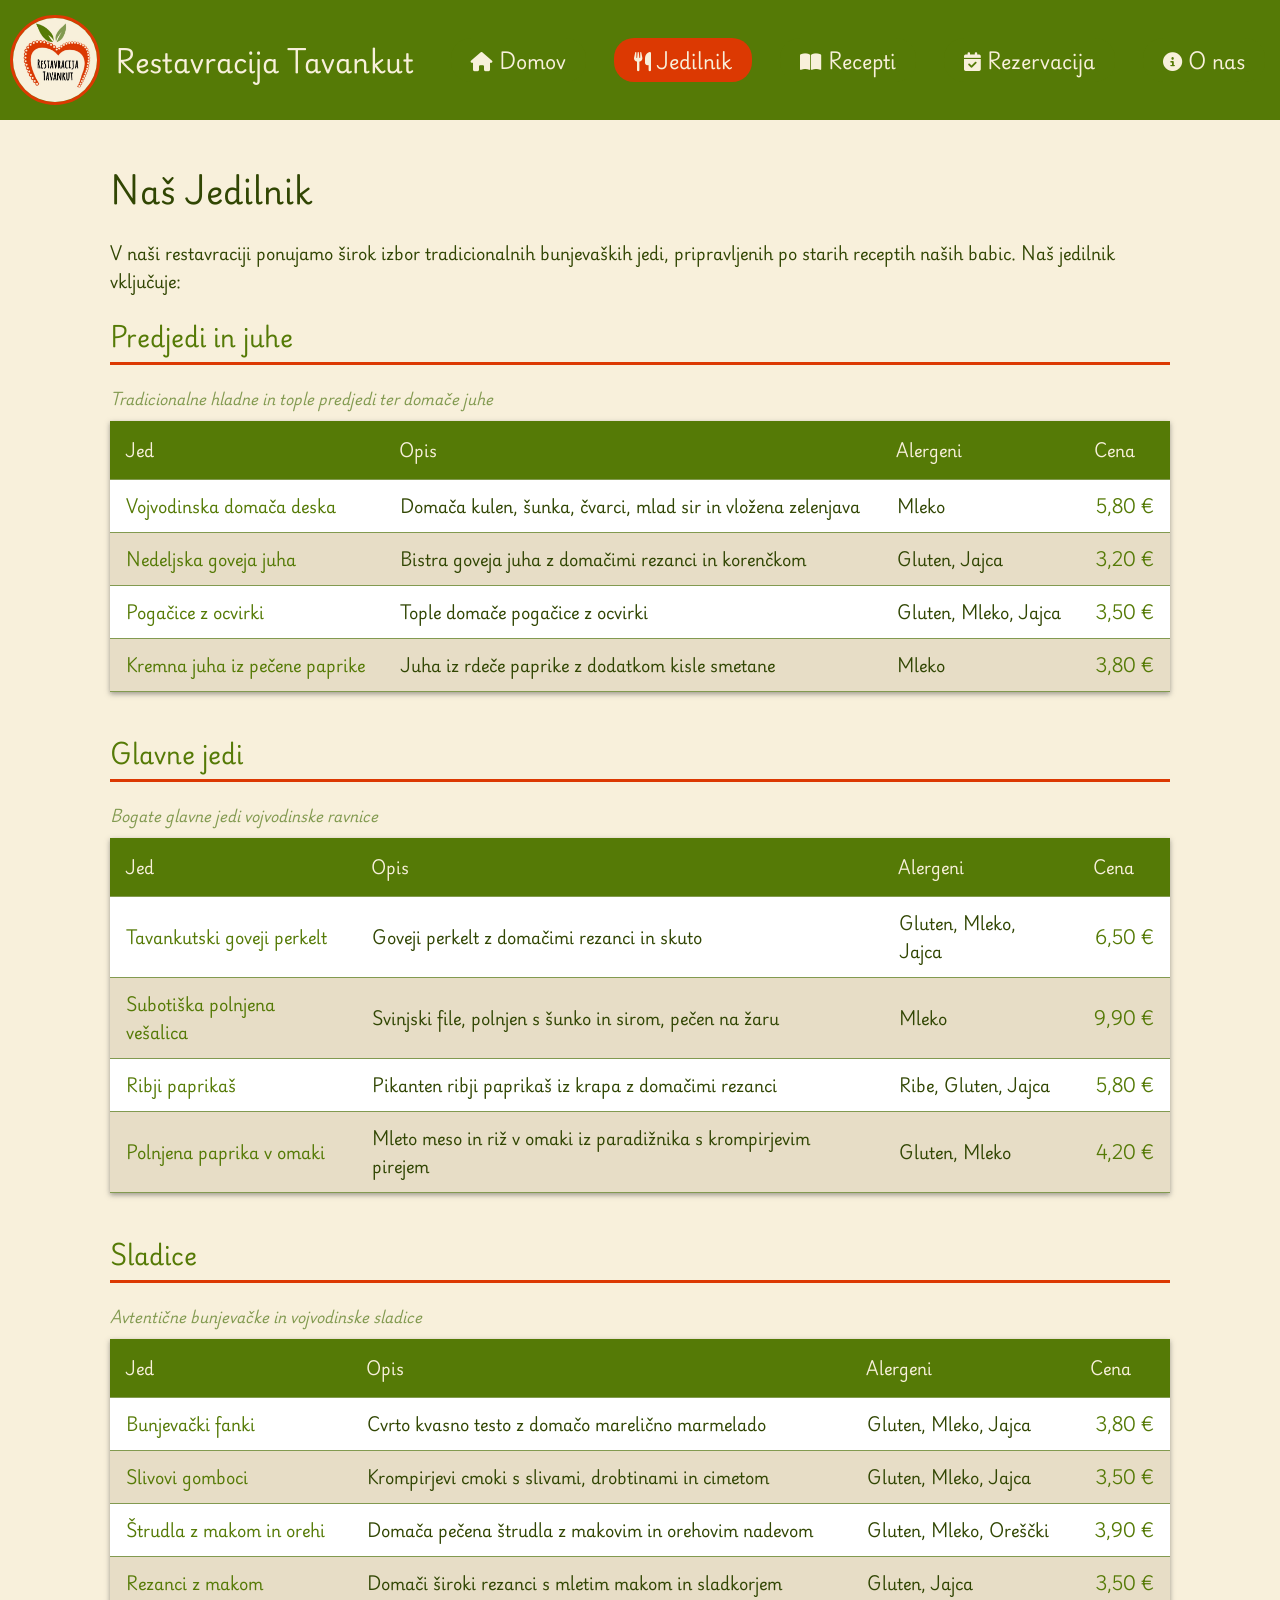
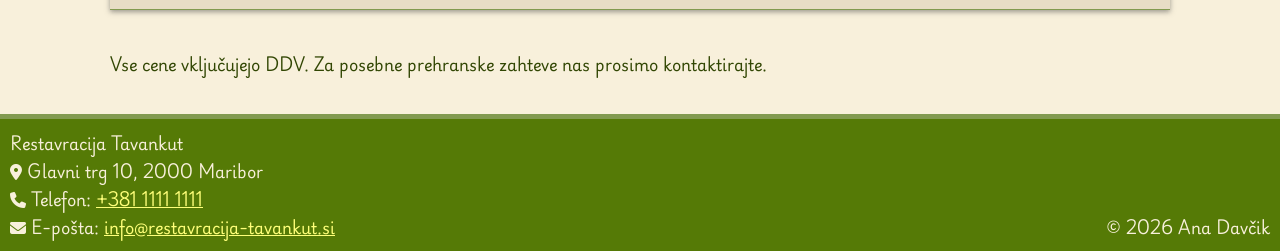
==== commit a4cc029b: "dodane ikone na vse strani" ====
--- a/jedilnik.html
+++ b/jedilnik.html
@@ -169,10 +169,10 @@
 
     <footer>
         <address>
-            Restavracija Tavankut <br>
-            Glavni trg 10, 2000 Maribor <br>
-            Telefon: <a href="tel:+38111111111" class="phone-and-email">+381 1111 1111</a> <br>
-            E-pošta: <a href="mailto:info@restavracija-tavankut.si" class="phone-and-email">info@restavracija-tavankut.si</a> <br>
+            <b>Restavracija Tavankut</b><br>
+            <i class="fa-solid fa-location-dot"></i> Glavni trg 10, 2000 Maribor <br>
+            <i class="fa-solid fa-phone"></i> Telefon: <a href="tel:+38111111111" class="phone-and-email">+381 1111 1111</a> <br>
+            <i class="fa-solid fa-envelope"></i> E-pošta: <a href="mailto:info@restavracija-tavankut.si" class="phone-and-email">info@restavracija-tavankut.si</a> <br>
         </address>
         <p id="copyright">&copy; 2026 Ana Davčik</p>
     </footer>
--- a/style.css
+++ b/style.css
@@ -578,7 +578,7 @@
     box-shadow: 0 8px 18px var(--shadow-color);
 }
 
-.introduction h1 {
+.introduction h1, .introduction p, .introduction a {
     animation: heading-entrance 0.9s ease-out both;
 }
 @keyframes heading-entrance {
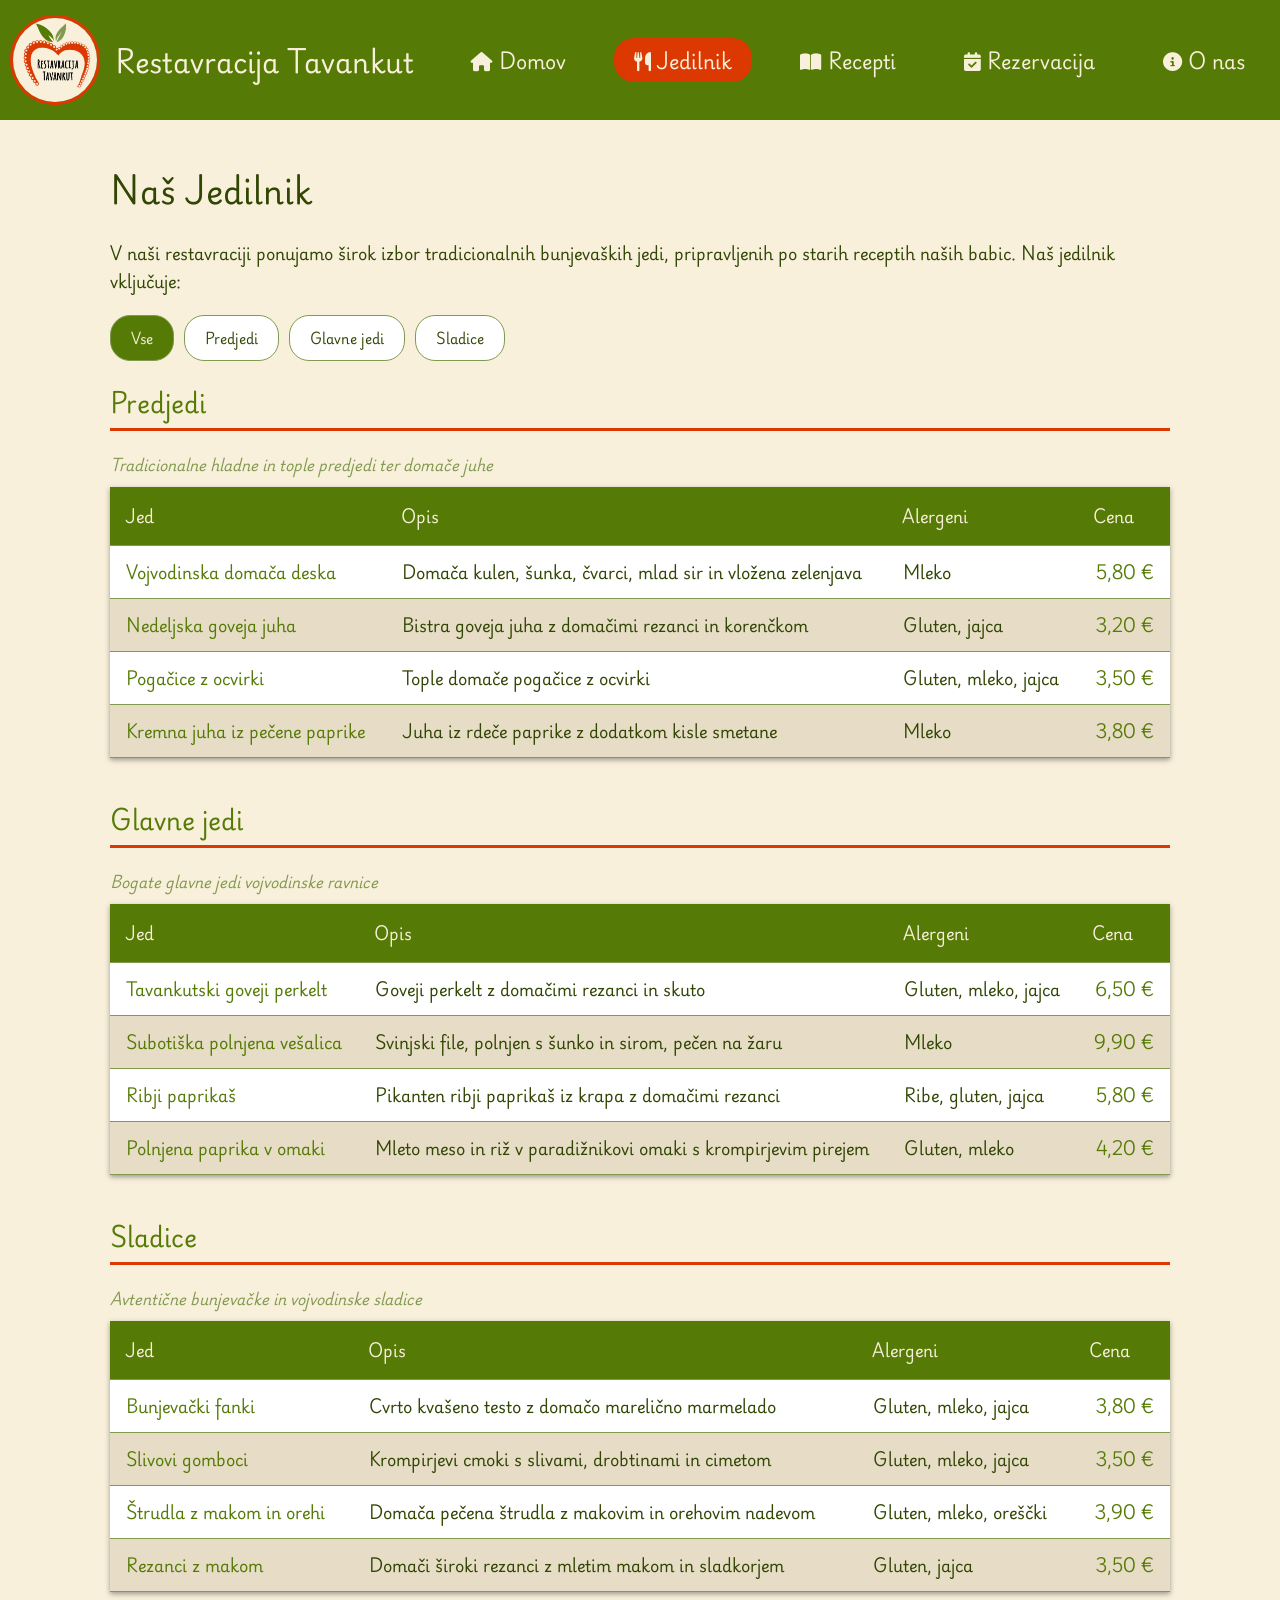
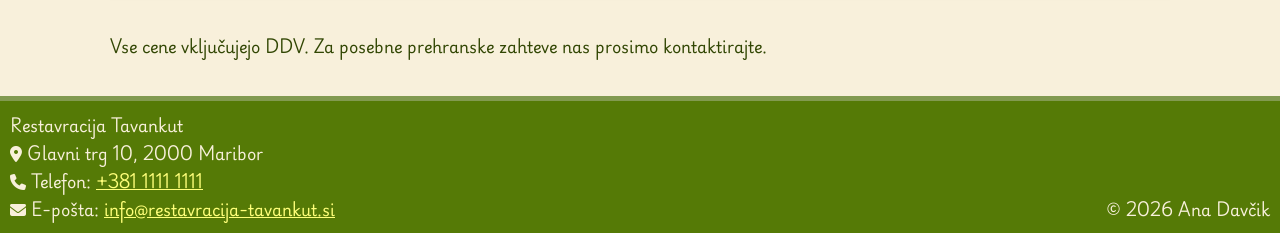
==== commit 1bbd8c60: "javascript za jedilnik" ====
--- a/jedilnik.html
+++ b/jedilnik.html
@@ -2,6 +2,7 @@
 <html lang="sl">
 <head>
     <meta charset="UTF-8">
+    <meta name="viewport" content="width=device-width, initial-scale=1.0">
     <title>Jedilnik | Restavracija Tavankut</title>
     <link rel="stylesheet" href="style.css">
     <link rel="preconnect" href="https://fonts.googleapis.com">
@@ -41,129 +42,13 @@
     <main>
         <h1>Naš Jedilnik</h1>
         <p>V naši restavraciji ponujamo širok izbor tradicionalnih bunjevaških jedi, pripravljenih po starih receptih naših babic. Naš jedilnik vključuje:</p>
-
-        <h2>Predjedi in juhe</h2>
-        <div class="table-wrapper">
-            <table>
-                <caption class="captions">Tradicionalne hladne in tople predjedi ter domače juhe</caption>
-                <thead>
-                    <tr>
-                        <th>Jed</th>
-                        <th>Opis</th>
-                        <th>Alergeni</th>
-                        <th>Cena</th>
-                    </tr>
-                </thead>
-                <tbody>
-                    <tr>
-                        <td>Vojvodinska domača deska</td>
-                        <td>Domača kulen, šunka, čvarci, mlad sir in vložena zelenjava</td>
-                        <td>Mleko</td>
-                        <td>5,80 €</td>
-                    </tr>
-                    <tr>
-                        <td>Nedeljska goveja juha</td>
-                        <td>Bistra goveja juha z domačimi rezanci in korenčkom</td>
-                        <td>Gluten, Jajca</td>
-                        <td>3,20 €</td>
-                    </tr>
-                    <tr>
-                        <td>Pogačice z ocvirki</td>
-                        <td>Tople domače pogačice z ocvirki</td>
-                        <td>Gluten, Mleko, Jajca</td>
-                        <td>3,50 €</td>
-                    </tr>
-                    <tr>
-                        <td>Kremna juha iz pečene paprike</td>
-                        <td>Juha iz rdeče paprike z dodatkom kisle smetane</td>
-                        <td>Mleko</td>
-                        <td>3,80 €</td>
-                    </tr>
-                </tbody>
-            </table>
+        <div id="menu-filters">
+            <button type="button" class="filter-button active" data-category="Vse">Vse</button>
+            <button type="button" class="filter-button" data-category="Predjedi">Predjedi</button>
+            <button type="button" class="filter-button" data-category="Glavne jedi">Glavne jedi</button>
+            <button type="button" class="filter-button" data-category="Sladice">Sladice</button>
         </div>
-
-        <h2>Glavne jedi</h2>
-        <div class="table-wrapper">
-            <table>
-                <caption class="captions">Bogate glavne jedi vojvodinske ravnice</caption>
-                <thead>
-                    <tr>
-                        <th>Jed</th>
-                        <th>Opis</th>
-                        <th>Alergeni</th>
-                        <th>Cena</th>
-                    </tr>
-                </thead>
-                <tbody>
-                    <tr>
-                        <td>Tavankutski goveji perkelt</td>
-                        <td>Goveji perkelt z domačimi rezanci in skuto</td>
-                        <td>Gluten, Mleko, Jajca</td>
-                        <td>6,50 €</td>
-                    </tr>
-                    <tr>
-                        <td>Subotiška polnjena vešalica</td>
-                        <td>Svinjski file, polnjen s šunko in sirom, pečen na žaru</td>
-                        <td>Mleko</td>
-                        <td>9,90 €</td>
-                    </tr>
-                    <tr>
-                        <td>Ribji paprikaš</td>
-                        <td>Pikanten ribji paprikaš iz krapa z domačimi rezanci</td>
-                        <td>Ribe, Gluten, Jajca</td>
-                        <td>5,80 €</td>
-                    </tr>
-                    <tr>
-                        <td>Polnjena paprika v omaki</td>
-                        <td>Mleto meso in riž v omaki iz paradižnika s krompirjevim pirejem</td>
-                        <td>Gluten, Mleko</td>
-                        <td>4,20 €</td>
-                    </tr>
-                </tbody>
-            </table>
-        </div>
-
-        <h2>Sladice</h2>
-        <div class="table-wrapper">
-            <table>
-                <caption class="captions">Avtentične bunjevačke in vojvodinske sladice</caption>
-                <thead>
-                    <tr>
-                        <th>Jed</th>
-                        <th>Opis</th>
-                        <th>Alergeni</th>
-                        <th>Cena</th>
-                    </tr>
-                </thead>
-                <tbody>
-                    <tr>
-                        <td>Bunjevački fanki</td>
-                        <td>Cvrto kvasno testo z domačo marelično marmelado</td>
-                        <td>Gluten, Mleko, Jajca</td>
-                        <td>3,80 €</td>
-                    </tr>
-                    <tr>
-                        <td>Slivovi gomboci</td>
-                        <td>Krompirjevi cmoki s slivami, drobtinami in cimetom</td>
-                        <td>Gluten, Mleko, Jajca</td>
-                        <td>3,50 €</td>
-                    </tr>
-                    <tr>
-                        <td>Štrudla z makom in orehi</td>
-                        <td>Domača pečena štrudla z makovim in orehovim nadevom</td>
-                        <td>Gluten, Mleko, Oreščki</td>
-                        <td>3,90 €</td>
-                    </tr>
-                    <tr>
-                        <td>Rezanci z makom</td>
-                        <td>Domači široki rezanci s mletim makom in sladkorjem</td>
-                        <td>Gluten, Jajca</td>
-                        <td>3,50 €</td>
-                    </tr>
-                </tbody>
-            </table>
-        </div>
+        <div id="jedilnik"></div>
         <p>Vse cene vključujejo DDV. Za posebne prehranske zahteve nas prosimo kontaktirajte.</p>
     </main>
 
@@ -176,5 +61,6 @@
         </address>
         <p id="copyright">&copy; 2026 Ana Davčik</p>
     </footer>
+    <script src="js/jedilnik.js"></script>
 </body>
 </html>
--- a/style.css
+++ b/style.css
@@ -957,6 +957,37 @@
     }
 }
 
+
+
+
+
+/*javascript--------------------------------------------------------------------*/
+#menu-filters {
+    display: flex;
+    flex-wrap: wrap;
+    gap: 10px;
+    margin: 20px 0;
+}
+
+.filter-button {
+    background-color: var(--card-color);
+    color: var(--text-color);
+    border: 1px solid var(--secondary-color);
+    border-radius: 20px;
+    padding: 10px 20px;
+    font-family: inherit;
+    transition: background-color 0.3s, color 0.3s;
+}
+
+.filter-button:hover {
+    background-color: var(--highlight-color);
+}
+.filter-button.active {
+    background-color: var(--primary-color);
+    color: var(--background-color);
+}
+
+
 /*reduced motion*/
 @media (prefers-reduced-motion: reduce) {
     html {
@@ -969,4 +1000,4 @@
     .featured-item:hover {
         transform: none;
     }
-}
+}
